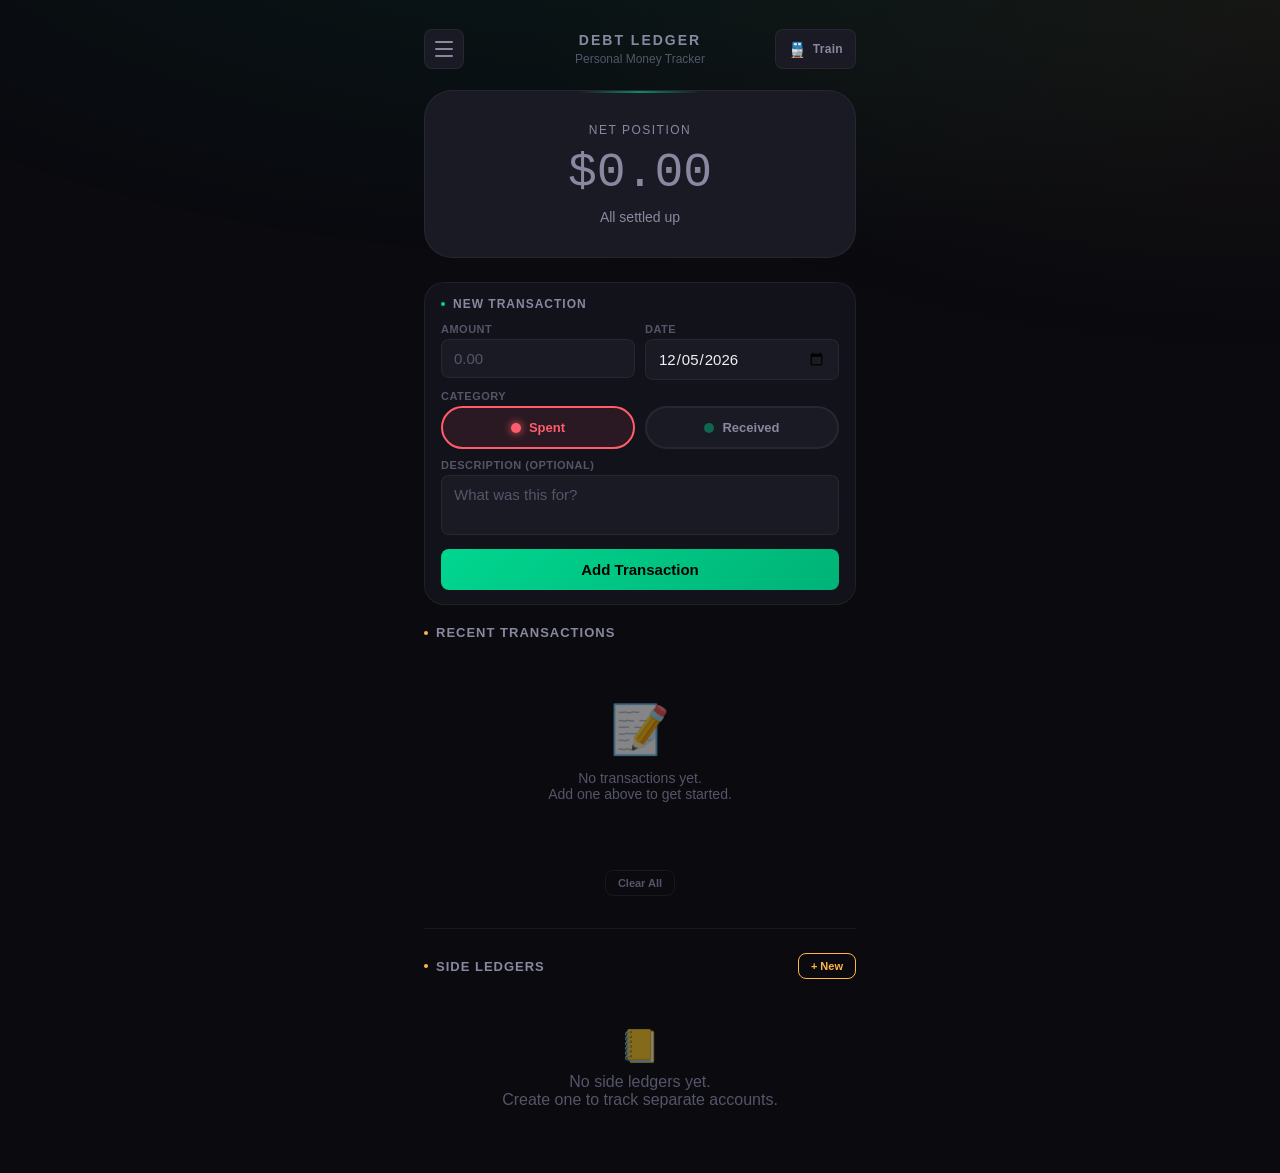
==== index.html @ 9a3255e6 "added a button that redirect to the book ticket website we made" ====
<!DOCTYPE html>
<html lang="en">

<head>
    <meta charset="UTF-8">
    <meta name="viewport" content="width=device-width, initial-scale=1.0, user-scalable=no">
    <meta name="apple-mobile-web-app-capable" content="yes">
    <meta name="apple-mobile-web-app-status-bar-style" content="black-translucent">
    <meta name="theme-color" content="#0a0a0f">
    <meta name="description" content="Track money exchanges and debts">
    <link rel="manifest"
        href="[data-uri]">
    <title>Debt Ledger</title>
    <style>
        :root {
            --bg-primary: #0a0a0f;
            --bg-secondary: #12121a;
            --bg-card: #1a1a24;
            --bg-elevated: #222230;
            --text-primary: #f0f0f5;
            --text-secondary: #8888a0;
            --text-muted: #55556a;
            --accent-green: #00d68f;
            --accent-green-glow: rgba(0, 214, 143, 0.2);
            --accent-red: #ff5c6c;
            --accent-red-glow: rgba(255, 92, 108, 0.2);
            --accent-amber: #ffb547;
            --border-subtle: rgba(255, 255, 255, 0.06);
            --border-active: rgba(255, 255, 255, 0.12);
            --radius-sm: 8px;
            --radius-md: 12px;
            --radius-lg: 20px;
            --radius-xl: 28px;
            --shadow-glow: 0 0 60px rgba(0, 214, 143, 0.08);
        }

        * {
            margin: 0;
            padding: 0;
            box-sizing: border-box;
            -webkit-tap-highlight-color: transparent;
        }

        html,
        body {
            font-family: -apple-system, BlinkMacSystemFont, 'Segoe UI', Roboto, 'Helvetica Neue', Arial, sans-serif;
            background: var(--bg-primary);
            color: var(--text-primary);
            min-height: 100vh;
            overflow-x: hidden;
        }

        body {
            padding-bottom: env(safe-area-inset-bottom);
        }

        /* Background Pattern */
        body::before {
            content: '';
            position: fixed;
            top: 0;
            left: 0;
            right: 0;
            bottom: 0;
            background:
                radial-gradient(ellipse 80% 50% at 50% -20%, rgba(0, 214, 143, 0.08), transparent),
                radial-gradient(ellipse 60% 40% at 100% 0%, rgba(255, 181, 71, 0.05), transparent);
            pointer-events: none;
            z-index: 0;
        }

        .app-container {
            position: relative;
            z-index: 1;
            max-width: 480px;
            margin: 0 auto;
            padding: 20px 16px;
            min-height: 100vh;
        }

        /* Header */
        .header {
            display: flex;
            align-items: center;
            justify-content: center;
            margin-bottom: 24px;
            animation: fadeDown 0.6s ease-out;
            position: relative;
        }

        @keyframes fadeDown {
            from {
                opacity: 0;
                transform: translateY(-20px);
            }

            to {
                opacity: 1;
                transform: translateY(0);
            }
        }

        .header-content {
            text-align: center;
        }

        .header h1 {
            font-size: 14px;
            font-weight: 600;
            letter-spacing: 2px;
            text-transform: uppercase;
            color: var(--text-secondary);
            margin-bottom: 4px;
        }

        .header .subtitle {
            font-size: 12px;
            color: var(--text-muted);
        }

        /* Hamburger Menu Button */
        .menu-btn {
            position: absolute;
            left: 0;
            background: var(--bg-card);
            border: 1px solid var(--border-subtle);
            border-radius: var(--radius-sm);
            width: 40px;
            height: 40px;
            display: flex;
            flex-direction: column;
            align-items: center;
            justify-content: center;
            gap: 5px;
            cursor: pointer;
            transition: all 0.2s ease;
        }

        .menu-btn:hover {
            border-color: var(--accent-amber);
            background: var(--bg-elevated);
        }

        .menu-btn span {
            display: block;
            width: 18px;
            height: 2px;
            background: var(--text-secondary);
            border-radius: 1px;
            transition: all 0.2s ease;
        }

        .menu-btn:hover span {
            background: var(--accent-amber);
        }

        /* Train Ticket Button */
        .train-btn {
            position: absolute;
            right: 0;
            background: var(--bg-card);
            border: 1px solid var(--border-subtle);
            border-radius: var(--radius-sm);
            height: 40px;
            padding: 0 12px;
            display: flex;
            align-items: center;
            justify-content: center;
            gap: 6px;
            cursor: pointer;
            transition: all 0.2s ease;
            text-decoration: none;
            font-family: inherit;
            font-size: 12px;
            font-weight: 600;
            color: var(--text-secondary);
            letter-spacing: 0.3px;
            white-space: nowrap;
        }

        .train-btn:hover {
            border-color: var(--accent-amber);
            background: rgba(255, 181, 71, 0.1);
            color: var(--accent-amber);
            box-shadow: 0 0 16px rgba(255, 181, 71, 0.15);
            transform: translateY(-1px);
        }

        .train-btn:active {
            transform: translateY(0);
        }

        .train-btn-icon {
            font-size: 15px;
            line-height: 1;
        }

        /* Side Drawer */
        .drawer-overlay {
            position: fixed;
            inset: 0;
            background: rgba(0, 0, 0, 0.6);
            backdrop-filter: blur(4px);
            z-index: 200;
            opacity: 0;
            visibility: hidden;
            transition: all 0.3s ease;
        }

        .drawer-overlay.active {
            opacity: 1;
            visibility: visible;
        }

        .drawer {
            position: fixed;
            top: 0;
            left: 0;
            bottom: 0;
            width: 280px;
            max-width: 85vw;
            background: var(--bg-secondary);
            z-index: 201;
            transform: translateX(-100%);
            transition: transform 0.3s ease;
            display: flex;
            flex-direction: column;
            overflow: hidden;
        }

        .drawer-overlay.active .drawer {
            transform: translateX(0);
        }

        .drawer-header {
            padding: 20px;
            border-bottom: 1px solid var(--border-subtle);
            display: flex;
            align-items: center;
            justify-content: space-between;
        }

        .drawer-title {
            font-size: 16px;
            font-weight: 600;
            color: var(--text-primary);
        }

        .drawer-close {
            background: var(--bg-elevated);
            border: none;
            width: 32px;
            height: 32px;
            border-radius: 50%;
            display: flex;
            align-items: center;
            justify-content: center;
            cursor: pointer;
            color: var(--text-secondary);
            font-size: 18px;
            transition: all 0.2s ease;
        }

        .drawer-close:hover {
            background: var(--bg-card);
            color: var(--text-primary);
        }

        .drawer-content {
            flex: 1;
            overflow-y: auto;
            padding: 12px;
        }

        .drawer-section {
            margin-bottom: 16px;
        }

        .drawer-section-title {
            font-size: 10px;
            font-weight: 600;
            color: var(--text-muted);
            text-transform: uppercase;
            letter-spacing: 1px;
            padding: 8px 12px;
        }

        .drawer-item {
            display: flex;
            align-items: center;
            gap: 12px;
            padding: 14px 12px;
            background: transparent;
            border: none;
            border-radius: var(--radius-sm);
            width: 100%;
            text-align: left;
            cursor: pointer;
            transition: all 0.2s ease;
            font-family: inherit;
        }

        .drawer-item:hover {
            background: var(--bg-card);
        }

        .drawer-item-icon {
            width: 36px;
            height: 36px;
            background: var(--bg-card);
            border-radius: var(--radius-sm);
            display: flex;
            align-items: center;
            justify-content: center;
            font-size: 16px;
            flex-shrink: 0;
        }

        .drawer-item.main-ledger .drawer-item-icon {
            background: rgba(0, 214, 143, 0.15);
        }

        .drawer-item-info {
            flex: 1;
            min-width: 0;
        }

        .drawer-item-name {
            font-size: 14px;
            font-weight: 500;
            color: var(--text-primary);
            white-space: nowrap;
            overflow: hidden;
            text-overflow: ellipsis;
        }

        .drawer-item-balance {
            font-family: 'SF Mono', 'Menlo', 'Monaco', 'Consolas', monospace;
            font-size: 12px;
            margin-top: 2px;
        }

        .drawer-item-balance.positive {
            color: var(--accent-green);
        }

        .drawer-item-balance.negative {
            color: var(--accent-red);
        }

        .drawer-item-balance.neutral {
            color: var(--text-muted);
        }

        .drawer-item.main-ledger .drawer-item-name {
            color: var(--accent-green);
        }

        .drawer-create-btn {
            display: flex;
            align-items: center;
            justify-content: center;
            gap: 8px;
            padding: 12px;
            background: transparent;
            border: 1px dashed var(--border-active);
            border-radius: var(--radius-sm);
            width: 100%;
            cursor: pointer;
            transition: all 0.2s ease;
            font-family: inherit;
            font-size: 13px;
            font-weight: 500;
            color: var(--text-secondary);
            margin-top: 8px;
        }

        .drawer-create-btn:hover {
            border-color: var(--accent-amber);
            color: var(--accent-amber);
            background: rgba(255, 181, 71, 0.1);
        }

        /* Dashboard Card */
        .dashboard {
            background: var(--bg-card);
            border: 1px solid var(--border-subtle);
            border-radius: var(--radius-xl);
            padding: 32px 24px;
            text-align: center;
            margin-bottom: 24px;
            position: relative;
            overflow: hidden;
            animation: fadeUp 0.6s ease-out 0.1s both;
        }

        @keyframes fadeUp {
            from {
                opacity: 0;
                transform: translateY(20px);
            }

            to {
                opacity: 1;
                transform: translateY(0);
            }
        }

        .dashboard::before {
            content: '';
            position: absolute;
            top: 0;
            left: 50%;
            transform: translateX(-50%);
            width: 120px;
            height: 2px;
            background: linear-gradient(90deg, transparent, var(--accent-green), transparent);
            opacity: 0.6;
        }

        .dashboard.negative::before {
            background: linear-gradient(90deg, transparent, var(--accent-red), transparent);
        }

        .position-label {
            font-size: 12px;
            font-weight: 500;
            color: var(--text-secondary);
            text-transform: uppercase;
            letter-spacing: 1.5px;
            margin-bottom: 12px;
        }

        .position-amount {
            font-family: 'SF Mono', 'Menlo', 'Monaco', 'Consolas', 'Liberation Mono', 'Courier New', monospace;
            font-size: 48px;
            font-weight: 500;
            line-height: 1;
            margin-bottom: 12px;
            transition: color 0.3s ease;
        }

        .dashboard.positive .position-amount {
            color: var(--accent-green);
            text-shadow: 0 0 40px var(--accent-green-glow);
        }

        .dashboard.negative .position-amount {
            color: var(--accent-red);
            text-shadow: 0 0 40px var(--accent-red-glow);
        }

        .dashboard.neutral .position-amount {
            color: var(--text-secondary);
        }

        .position-description {
            font-size: 14px;
            color: var(--text-secondary);
            font-weight: 500;
        }

        .position-description strong {
            color: var(--text-primary);
        }

        /* Form Section */
        .form-section {
            background: var(--bg-secondary);
            border: 1px solid var(--border-subtle);
            border-radius: var(--radius-lg);
            padding: 14px 16px;
            margin-bottom: 20px;
            animation: fadeUp 0.6s ease-out 0.2s both;
            overflow: hidden;
            width: 100%;
        }

        .form-title {
            font-size: 12px;
            font-weight: 600;
            color: var(--text-secondary);
            text-transform: uppercase;
            letter-spacing: 1px;
            margin-bottom: 12px;
            display: flex;
            align-items: center;
            gap: 8px;
        }

        .form-title::before {
            content: '';
            width: 4px;
            height: 4px;
            background: var(--accent-green);
            border-radius: 50%;
        }

        .form-grid {
            display: grid;
            gap: 10px;
        }

        .form-row {
            display: grid;
            grid-template-columns: 1fr 1fr;
            gap: 10px;
        }

        .form-group {
            display: flex;
            flex-direction: column;
            gap: 4px;
            min-width: 0;
        }

        .form-group.full-width {
            grid-column: 1 / -1;
        }

        .form-group label {
            font-size: 11px;
            font-weight: 600;
            color: var(--text-muted);
            text-transform: uppercase;
            letter-spacing: 0.5px;
        }

        .form-group input,
        .form-group select,
        .form-group textarea {
            background: var(--bg-card);
            border: 1px solid var(--border-subtle);
            border-radius: var(--radius-sm);
            padding: 10px 12px;
            font-size: 15px;
            font-family: inherit;
            color: var(--text-primary);
            transition: all 0.2s ease;
            -webkit-appearance: none;
            appearance: none;
            width: 100%;
            max-width: 100%;
            min-width: 0;
            box-sizing: border-box;
        }

        .form-group input:focus,
        .form-group select:focus,
        .form-group textarea:focus {
            outline: none;
            border-color: var(--accent-green);
            box-shadow: 0 0 0 3px var(--accent-green-glow);
        }

        .form-group input::placeholder,
        .form-group textarea::placeholder {
            color: var(--text-muted);
        }

        .form-group select {
            background-image: url("data:image/svg+xml,%3Csvg xmlns='http://www.w3.org/2000/svg' width='16' height='16' viewBox='0 0 24 24' fill='none' stroke='%238888a0' stroke-width='2'%3E%3Cpath d='M6 9l6 6 6-6'/%3E%3C/svg%3E");
            background-repeat: no-repeat;
            background-position: right 10px center;
            padding-right: 36px;
            cursor: pointer;
        }

        .form-group textarea {
            resize: none;
            min-height: 60px;
            word-wrap: break-word;
            overflow-wrap: break-word;
            position: relative;
        }

        /* Remove number input spinners */
        input[type="number"]::-webkit-inner-spin-button,
        input[type="number"]::-webkit-outer-spin-button {
            -webkit-appearance: none;
            appearance: none;
            margin: 0;
        }

        input[type="number"] {
            -moz-appearance: textfield;
            appearance: textfield;
        }

        /* Category Toggle Buttons */
        .category-toggle {
            display: flex;
            gap: 10px;
        }

        .category-btn {
            flex: 1;
            display: flex;
            align-items: center;
            justify-content: center;
            gap: 8px;
            padding: 12px 16px;
            background: var(--bg-card);
            border: 2px solid var(--border-subtle);
            border-radius: 50px;
            cursor: pointer;
            transition: all 0.2s ease;
            font-family: inherit;
            font-size: 13px;
            font-weight: 600;
            color: var(--text-secondary);
        }

        .category-btn:hover {
            border-color: var(--border-active);
        }

        .category-btn .dot {
            width: 10px;
            height: 10px;
            border-radius: 50%;
            background: var(--text-muted);
            transition: all 0.2s ease;
        }

        .category-btn.received .dot {
            background: var(--accent-green);
            opacity: 0.4;
        }

        .category-btn.spent .dot {
            background: var(--accent-red);
            opacity: 0.4;
        }

        .category-btn.received.active {
            border-color: var(--accent-green);
            background: rgba(0, 214, 143, 0.1);
            color: var(--accent-green);
        }

        .category-btn.received.active .dot {
            opacity: 1;
            box-shadow: 0 0 8px var(--accent-green);
        }

        .category-btn.spent.active {
            border-color: var(--accent-red);
            background: rgba(255, 92, 108, 0.1);
            color: var(--accent-red);
        }

        .category-btn.spent.active .dot {
            opacity: 1;
            box-shadow: 0 0 8px var(--accent-red);
        }

        /* Description Recommendations */
        .recommendations-container {
            display: none;
            flex-direction: column;
            gap: 8px;
            margin-top: 6px;
        }

        .recommendations-container.show {
            display: flex;
        }

        .recommendations-label {
            font-size: 10px;
            font-weight: 600;
            color: var(--text-muted);
            text-transform: uppercase;
            letter-spacing: 0.5px;
        }

        .recommendations-list {
            display: flex;
            flex-wrap: wrap;
            gap: 6px;
        }

        .recommendation-chip {
            background: var(--bg-elevated);
            border: 1px solid var(--border-subtle);
            border-radius: 20px;
            padding: 6px 12px;
            font-size: 12px;
            font-family: inherit;
            color: var(--text-secondary);
            cursor: pointer;
            transition: all 0.2s ease;
            max-width: 140px;
            white-space: nowrap;
            overflow: hidden;
            text-overflow: ellipsis;
        }

        .recommendation-chip:hover {
            background: var(--bg-card);
            border-color: var(--accent-green);
            color: var(--text-primary);
        }

        .recommendation-chip:active {
            transform: scale(0.95);
        }

        .recommendation-chip.pinned {
            border-color: var(--accent-amber);
            color: var(--accent-amber);
        }

        .recommendation-chip.pinned::before {
            content: '📌 ';
            font-size: 10px;
        }

        .recommendation-chip.pinning {
            outline: 2px solid var(--accent-amber);
            outline-offset: 2px;
        }

        .submit-btn {
            width: 100%;
            max-width: 100%;
            background: linear-gradient(135deg, var(--accent-green), #00b377);
            border: none;
            border-radius: var(--radius-sm);
            padding: 12px;
            font-size: 15px;
            font-weight: 600;
            font-family: inherit;
            color: #000;
            cursor: pointer;
            transition: all 0.2s ease;
            margin-top: 4px;
            box-sizing: border-box;
        }

        .submit-btn:hover {
            transform: translateY(-2px);
            box-shadow: 0 8px 24px var(--accent-green-glow);
        }

        .submit-btn:active {
            transform: translateY(0);
        }

        /* Transaction History */
        .history-section {
            animation: fadeUp 0.6s ease-out 0.3s both;
        }

        .section-header {
            display: flex;
            justify-content: space-between;
            align-items: center;
            margin-bottom: 14px;
            flex-wrap: wrap;
            gap: 10px;
        }

        .section-header:has(.copy-controls) {
            justify-content: center;
        }

        .section-title {
            font-size: 13px;
            font-weight: 600;
            color: var(--text-secondary);
            text-transform: uppercase;
            letter-spacing: 1px;
            display: flex;
            align-items: center;
            gap: 8px;
        }

        .section-title::before {
            content: '';
            width: 4px;
            height: 4px;
            background: var(--accent-amber);
            border-radius: 50%;
        }

        .clear-btn {
            background: transparent;
            border: 1px solid var(--border-subtle);
            border-radius: var(--radius-sm);
            padding: 6px 12px;
            font-size: 11px;
            font-weight: 600;
            font-family: inherit;
            color: var(--text-muted);
            cursor: pointer;
            transition: all 0.2s ease;
        }

        .clear-btn:hover {
            border-color: var(--accent-red);
            color: var(--accent-red);
        }

        .copy-controls {
            display: flex;
            gap: 6px;
            align-items: center;
            flex-wrap: wrap;
        }

        .copy-input {
            background: var(--bg-card);
            border: 1px solid var(--border-subtle);
            border-radius: var(--radius-sm);
            padding: 6px 8px;
            font-size: 11px;
            font-weight: 600;
            font-family: inherit;
            color: var(--text-primary);
            width: 40px;
            text-align: center;
        }

        .copy-input:focus {
            outline: none;
            border-color: var(--accent-green);
        }

        .copy-btn {
            background: transparent;
            border: 1px solid var(--border-subtle);
            border-radius: var(--radius-sm);
            padding: 6px 12px;
            font-size: 11px;
            font-weight: 600;
            font-family: inherit;
            color: var(--text-muted);
            cursor: pointer;
            transition: all 0.2s ease;
            white-space: nowrap;
        }

        .copy-btn:hover {
            border-color: var(--accent-green);
            color: var(--accent-green);
        }

        .view-all-btn {
            background: transparent;
            border: 1px solid var(--border-subtle);
            border-radius: var(--radius-sm);
            padding: 6px 12px;
            font-size: 11px;
            font-weight: 600;
            font-family: inherit;
            color: var(--text-muted);
            cursor: pointer;
            transition: all 0.2s ease;
            white-space: nowrap;
        }

        .view-all-btn:hover {
            border-color: var(--accent-amber);
            color: var(--accent-amber);
        }

        /* All Transactions Page */
        .all-transactions-page {
            display: none;
            position: fixed;
            inset: 0;
            background: var(--bg-primary);
            z-index: 50;
            overflow-y: auto;
            padding-bottom: env(safe-area-inset-bottom);
        }

        .all-transactions-page.active {
            display: block;
        }

        .all-transactions-header {
            position: sticky;
            top: 0;
            background: var(--bg-primary);
            border-bottom: 1px solid var(--border-subtle);
            padding: 16px;
            display: flex;
            align-items: center;
            gap: 12px;
            z-index: 10;
        }

        .back-btn {
            background: var(--bg-card);
            border: 1px solid var(--border-subtle);
            border-radius: 50%;
            width: 36px;
            height: 36px;
            display: flex;
            align-items: center;
            justify-content: center;
            cursor: pointer;
            transition: all 0.2s ease;
            font-size: 20px;
            color: var(--text-primary);
        }

        .back-btn:hover {
            border-color: var(--border-active);
            background: var(--bg-elevated);
        }

        .all-transactions-title {
            font-size: 18px;
            font-weight: 600;
            color: var(--text-primary);
            flex: 1;
        }

        .transaction-count {
            font-size: 14px;
            color: var(--text-secondary);
            background: var(--bg-card);
            padding: 4px 12px;
            border-radius: 20px;
        }

        .all-transactions-content {
            max-width: 480px;
            margin: 0 auto;
            padding: 20px 16px;
        }

        .all-transactions-list {
            display: flex;
            flex-direction: column;
            gap: 10px;
        }

        .transactions-list {
            display: flex;
            flex-direction: column;
            gap: 10px;
        }

        .empty-state {
            text-align: center;
            padding: 48px 24px;
            color: var(--text-muted);
        }

        .empty-state-icon {
            font-size: 48px;
            margin-bottom: 12px;
            opacity: 0.5;
        }

        .empty-state p {
            font-size: 14px;
        }

        /* Receipt Card */
        .receipt {
            background: var(--bg-card);
            border: 1px solid var(--border-subtle);
            border-radius: var(--radius-md);
            padding: 16px;
            cursor: pointer;
            transition: all 0.2s ease;
            position: relative;
            overflow: hidden;
        }

        .receipt::before {
            content: '';
            position: absolute;
            left: 0;
            top: 0;
            bottom: 0;
            width: 3px;
        }

        .receipt.type-received::before {
            background: var(--accent-green);
        }

        .receipt.type-spent-his::before {
            background: var(--accent-red);
        }

        .receipt:hover {
            border-color: var(--border-active);
            transform: translateX(4px);
        }

        .receipt:active {
            background: var(--bg-elevated);
        }

        .receipt-header {
            display: flex;
            justify-content: space-between;
            align-items: flex-start;
            margin-bottom: 8px;
        }

        .receipt-type {
            font-size: 11px;
            font-weight: 600;
            text-transform: uppercase;
            letter-spacing: 0.5px;
            padding: 4px 8px;
            border-radius: 4px;
        }

        .receipt.type-received .receipt-type {
            background: var(--accent-green-glow);
            color: var(--accent-green);
        }

        .receipt.type-spent-his .receipt-type {
            background: var(--accent-red-glow);
            color: var(--accent-red);
        }

        .receipt-amount {
            font-family: 'SF Mono', 'Menlo', 'Monaco', 'Consolas', 'Liberation Mono', 'Courier New', monospace;
            font-size: 20px;
            font-weight: 500;
        }

        .receipt.type-received .receipt-amount {
            color: var(--accent-green);
        }

        .receipt.type-spent-his .receipt-amount {
            color: var(--accent-red);
        }

        .receipt-date {
            font-size: 12px;
            color: var(--text-muted);
        }

        .receipt-desc {
            font-size: 13px;
            color: var(--text-secondary);
            margin-top: 4px;
            white-space: nowrap;
            overflow: hidden;
            text-overflow: ellipsis;
        }

        /* Modal */
        .modal-overlay {
            position: fixed;
            inset: 0;
            background: rgba(0, 0, 0, 0.8);
            backdrop-filter: blur(8px);
            z-index: 100;
            display: flex;
            align-items: flex-end;
            justify-content: center;
            opacity: 0;
            visibility: hidden;
            transition: all 0.3s ease;
        }

        .modal-overlay.active {
            opacity: 1;
            visibility: visible;
        }

        .modal {
            background: var(--bg-secondary);
            border-radius: var(--radius-xl) var(--radius-xl) 0 0;
            width: 100%;
            max-width: 480px;
            max-height: 85vh;
            overflow-y: auto;
            transform: translateY(100%);
            transition: transform 0.3s ease;
        }

        .modal-overlay.active .modal {
            transform: translateY(0);
        }

        .modal-handle {
            width: 40px;
            height: 4px;
            background: var(--text-muted);
            border-radius: 2px;
            margin: 12px auto;
            opacity: 0.5;
        }

        .modal-content {
            padding: 8px 24px 32px;
        }

        .modal-header {
            display: flex;
            justify-content: space-between;
            align-items: center;
            margin-bottom: 24px;
        }

        .modal-title {
            font-size: 18px;
            font-weight: 600;
        }

        .modal-close {
            background: var(--bg-elevated);
            border: none;
            width: 36px;
            height: 36px;
            border-radius: 50%;
            display: flex;
            align-items: center;
            justify-content: center;
            cursor: pointer;
            color: var(--text-secondary);
            font-size: 20px;
            transition: all 0.2s ease;
        }

        .modal-close:hover {
            background: var(--bg-card);
            color: var(--text-primary);
        }

        .detail-row {
            display: flex;
            justify-content: space-between;
            padding: 16px 0;
            border-bottom: 1px solid var(--border-subtle);
        }

        .detail-row:last-child {
            border-bottom: none;
        }

        .detail-label {
            font-size: 13px;
            color: var(--text-muted);
        }

        .detail-value {
            font-size: 14px;
            font-weight: 500;
            text-align: right;
        }

        .detail-value.amount {
            font-family: 'SF Mono', 'Menlo', 'Monaco', 'Consolas', 'Liberation Mono', 'Courier New', monospace;
            font-size: 18px;
        }

        .detail-value.green {
            color: var(--accent-green);
        }

        .detail-value.red {
            color: var(--accent-red);
        }

        .detail-value.description {
            max-width: 60%;
            word-wrap: break-word;
        }

        .modal-actions {
            display: flex;
            gap: 10px;
            margin-top: 24px;
        }

        .edit-btn {
            flex: 1;
            background: transparent;
            border: 1px solid var(--accent-amber);
            border-radius: var(--radius-md);
            padding: 16px;
            font-size: 14px;
            font-weight: 600;
            font-family: inherit;
            color: var(--accent-amber);
            cursor: pointer;
            transition: all 0.2s ease;
        }

        .edit-btn:hover {
            background: var(--accent-amber);
            color: #000;
        }

        .delete-btn {
            flex: 1;
            background: transparent;
            border: 1px solid var(--accent-red);
            border-radius: var(--radius-md);
            padding: 16px;
            font-size: 14px;
            font-weight: 600;
            font-family: inherit;
            color: var(--accent-red);
            cursor: pointer;
            transition: all 0.2s ease;
        }

        .delete-btn:hover {
            background: var(--accent-red);
            color: #000;
        }

        /* Edit Form inside Modal */
        .modal-edit-form {
            display: flex;
            flex-direction: column;
            gap: 12px;
        }

        .modal-edit-form .form-group {
            display: flex;
            flex-direction: column;
            gap: 4px;
        }

        .modal-edit-form .form-group label {
            font-size: 11px;
            font-weight: 600;
            color: var(--text-muted);
            text-transform: uppercase;
            letter-spacing: 0.5px;
        }

        .modal-edit-form .form-group input,
        .modal-edit-form .form-group textarea {
            background: var(--bg-card);
            border: 1px solid var(--border-subtle);
            border-radius: var(--radius-sm);
            padding: 10px 12px;
            font-size: 15px;
            font-family: inherit;
            color: var(--text-primary);
            transition: all 0.2s ease;
            width: 100%;
        }

        .modal-edit-form .form-group input:focus,
        .modal-edit-form .form-group textarea:focus {
            outline: none;
            border-color: var(--accent-amber);
            box-shadow: 0 0 0 3px rgba(255, 181, 71, 0.2);
        }

        .modal-edit-form .form-group textarea {
            resize: none;
            min-height: 60px;
        }

        .modal-edit-form .form-row {
            display: grid;
            grid-template-columns: 1fr 1fr;
            gap: 10px;
        }

        .modal-edit-form .category-toggle {
            display: flex;
            gap: 10px;
        }

        .modal-edit-actions {
            display: flex;
            gap: 10px;
            margin-top: 8px;
        }

        .modal-edit-cancel {
            flex: 1;
            background: transparent;
            border: 1px solid var(--border-subtle);
            border-radius: var(--radius-md);
            padding: 14px;
            font-size: 14px;
            font-weight: 600;
            font-family: inherit;
            color: var(--text-secondary);
            cursor: pointer;
            transition: all 0.2s ease;
        }

        .modal-edit-cancel:hover {
            border-color: var(--border-active);
            color: var(--text-primary);
        }

        .modal-edit-save {
            flex: 1;
            background: linear-gradient(135deg, var(--accent-amber), #e5a33f);
            border: none;
            border-radius: var(--radius-md);
            padding: 14px;
            font-size: 14px;
            font-weight: 600;
            font-family: inherit;
            color: #000;
            cursor: pointer;
            transition: all 0.2s ease;
        }

        .modal-edit-save:hover {
            transform: translateY(-2px);
            box-shadow: 0 8px 24px rgba(255, 181, 71, 0.2);
        }

        /* Toast Notification */
        .toast {
            position: fixed;
            bottom: 100px;
            left: 50%;
            transform: translateX(-50%) translateY(20px);
            background: var(--bg-elevated);
            border: 1px solid var(--border-active);
            border-radius: var(--radius-md);
            padding: 14px 24px;
            font-size: 14px;
            font-weight: 500;
            color: var(--text-primary);
            z-index: 200;
            opacity: 0;
            visibility: hidden;
            transition: all 0.3s ease;
        }

        .toast.show {
            opacity: 1;
            visibility: visible;
            transform: translateX(-50%) translateY(0);
        }

        /* Animations for new receipts */
        @keyframes slideIn {
            from {
                opacity: 0;
                transform: translateX(-20px);
            }

            to {
                opacity: 1;
                transform: translateX(0);
            }
        }

        .receipt.new {
            animation: slideIn 0.4s ease-out;
        }

        /* Responsive adjustments */
        @media (max-width: 380px) {
            .position-amount {
                font-size: 40px;
            }

            .form-row {
                grid-template-columns: 1fr;
            }

            .section-header {
                flex-direction: column;
                align-items: flex-start;
            }

            .section-title {
                width: 100%;
            }

            .copy-controls {
                justify-content: center;
            }

            .view-all-btn {
                margin-left: auto;
            }
        }

        @media (min-width: 481px) {
            .app-container {
                padding: 32px 24px;
            }
        }

        /* Side Ledgers Section */
        .side-ledgers-section {
            margin-top: 32px;
            padding-top: 24px;
            border-top: 1px solid var(--border-subtle);
            animation: fadeUp 0.6s ease-out 0.4s both;
        }

        .side-ledgers-header {
            display: flex;
            justify-content: space-between;
            align-items: center;
            margin-bottom: 16px;
        }

        .create-ledger-btn {
            background: transparent;
            border: 1px solid var(--accent-amber);
            border-radius: var(--radius-sm);
            padding: 6px 12px;
            font-size: 11px;
            font-weight: 600;
            font-family: inherit;
            color: var(--accent-amber);
            cursor: pointer;
            transition: all 0.2s ease;
            display: flex;
            align-items: center;
            gap: 4px;
        }

        .create-ledger-btn:hover {
            background: var(--accent-amber);
            color: #000;
        }

        .side-ledgers-list {
            display: flex;
            flex-direction: column;
            gap: 10px;
        }

        .side-ledger-card {
            background: var(--bg-card);
            border: 1px solid var(--border-subtle);
            border-radius: var(--radius-md);
            padding: 16px;
            cursor: pointer;
            transition: all 0.2s ease;
            position: relative;
            overflow: hidden;
        }

        .side-ledger-card::before {
            content: '';
            position: absolute;
            left: 0;
            top: 0;
            bottom: 0;
            width: 3px;
            background: var(--accent-amber);
        }

        .side-ledger-card:hover {
            border-color: var(--border-active);
            transform: translateX(4px);
        }

        .side-ledger-card-header {
            display: flex;
            justify-content: space-between;
            align-items: flex-start;
        }

        .side-ledger-name {
            font-size: 15px;
            font-weight: 600;
            color: var(--text-primary);
            margin-bottom: 4px;
        }

        .side-ledger-balance {
            font-family: 'SF Mono', 'Menlo', 'Monaco', 'Consolas', 'Liberation Mono', 'Courier New', monospace;
            font-size: 18px;
            font-weight: 500;
        }

        .side-ledger-balance.positive {
            color: var(--accent-green);
        }

        .side-ledger-balance.negative {
            color: var(--accent-red);
        }

        .side-ledger-balance.neutral {
            color: var(--text-secondary);
        }

        .side-ledger-meta {
            font-size: 12px;
            color: var(--text-muted);
        }

        .side-ledgers-empty {
            text-align: center;
            padding: 32px 24px;
            color: var(--text-muted);
        }

        .side-ledgers-empty-icon {
            font-size: 32px;
            margin-bottom: 8px;
            opacity: 0.5;
        }

        /* Side Ledger Page */
        .side-ledger-page {
            display: none;
            position: fixed;
            inset: 0;
            background: var(--bg-primary);
            z-index: 50;
            overflow-y: auto;
            padding-bottom: env(safe-area-inset-bottom);
        }

        .side-ledger-page.active {
            display: block;
        }

        .side-ledger-page-header {
            position: sticky;
            top: 0;
            background: var(--bg-primary);
            border-bottom: 1px solid var(--border-subtle);
            padding: 16px;
            display: flex;
            align-items: center;
            gap: 12px;
            z-index: 10;
        }

        .side-ledger-page-title {
            font-size: 18px;
            font-weight: 600;
            color: var(--text-primary);
            flex: 1;
            white-space: nowrap;
            overflow: hidden;
            text-overflow: ellipsis;
        }

        .side-ledger-delete-btn {
            background: transparent;
            border: 1px solid var(--accent-red);
            border-radius: var(--radius-sm);
            padding: 6px 10px;
            font-size: 11px;
            font-weight: 600;
            font-family: inherit;
            color: var(--accent-red);
            cursor: pointer;
            transition: all 0.2s ease;
        }

        .side-ledger-delete-btn:hover {
            background: var(--accent-red);
            color: #000;
        }

        .side-ledger-page-content {
            max-width: 480px;
            margin: 0 auto;
            padding: 20px 16px;
        }

        .side-ledger-dashboard {
            background: var(--bg-card);
            border: 1px solid var(--border-subtle);
            border-radius: var(--radius-xl);
            padding: 24px 20px;
            text-align: center;
            margin-bottom: 20px;
            position: relative;
            overflow: hidden;
        }

        .side-ledger-dashboard::before {
            content: '';
            position: absolute;
            top: 0;
            left: 50%;
            transform: translateX(-50%);
            width: 80px;
            height: 2px;
            background: linear-gradient(90deg, transparent, var(--accent-amber), transparent);
            opacity: 0.6;
        }

        .side-ledger-dashboard.positive::before {
            background: linear-gradient(90deg, transparent, var(--accent-green), transparent);
        }

        .side-ledger-dashboard.negative::before {
            background: linear-gradient(90deg, transparent, var(--accent-red), transparent);
        }

        .side-ledger-position-amount {
            font-family: 'SF Mono', 'Menlo', 'Monaco', 'Consolas', 'Liberation Mono', 'Courier New', monospace;
            font-size: 36px;
            font-weight: 500;
            line-height: 1;
            margin-bottom: 8px;
        }

        .side-ledger-dashboard.positive .side-ledger-position-amount {
            color: var(--accent-green);
        }

        .side-ledger-dashboard.negative .side-ledger-position-amount {
            color: var(--accent-red);
        }

        .side-ledger-dashboard.neutral .side-ledger-position-amount {
            color: var(--text-secondary);
        }

        /* Create Ledger Modal */
        .create-ledger-modal {
            position: fixed;
            inset: 0;
            background: rgba(0, 0, 0, 0.8);
            backdrop-filter: blur(8px);
            z-index: 100;
            display: flex;
            align-items: center;
            justify-content: center;
            padding: 20px;
            opacity: 0;
            visibility: hidden;
            transition: all 0.3s ease;
        }

        .create-ledger-modal.active {
            opacity: 1;
            visibility: visible;
        }

        .create-ledger-modal-content {
            background: var(--bg-secondary);
            border-radius: var(--radius-lg);
            padding: 24px;
            width: 100%;
            max-width: 360px;
            transform: scale(0.9);
            transition: transform 0.3s ease;
        }

        .create-ledger-modal.active .create-ledger-modal-content {
            transform: scale(1);
        }

        .create-ledger-modal-title {
            font-size: 18px;
            font-weight: 600;
            margin-bottom: 20px;
            text-align: center;
        }

        .create-ledger-input {
            background: var(--bg-card);
            border: 1px solid var(--border-subtle);
            border-radius: var(--radius-sm);
            padding: 12px 14px;
            font-size: 15px;
            font-family: inherit;
            color: var(--text-primary);
            width: 100%;
            margin-bottom: 16px;
            transition: all 0.2s ease;
        }

        .create-ledger-input:focus {
            outline: none;
            border-color: var(--accent-amber);
            box-shadow: 0 0 0 3px rgba(255, 181, 71, 0.2);
        }

        .create-ledger-input::placeholder {
            color: var(--text-muted);
        }

        .create-ledger-actions {
            display: flex;
            gap: 10px;
        }

        .create-ledger-cancel {
            flex: 1;
            background: transparent;
            border: 1px solid var(--border-subtle);
            border-radius: var(--radius-sm);
            padding: 12px;
            font-size: 14px;
            font-weight: 600;
            font-family: inherit;
            color: var(--text-secondary);
            cursor: pointer;
            transition: all 0.2s ease;
        }

        .create-ledger-cancel:hover {
            border-color: var(--border-active);
            color: var(--text-primary);
        }

        .create-ledger-submit {
            flex: 1;
            background: linear-gradient(135deg, var(--accent-amber), #e5a33f);
            border: none;
            border-radius: var(--radius-sm);
            padding: 12px;
            font-size: 14px;
            font-weight: 600;
            font-family: inherit;
            color: #000;
            cursor: pointer;
            transition: all 0.2s ease;
        }

        .create-ledger-submit:hover {
            transform: translateY(-2px);
            box-shadow: 0 8px 24px rgba(255, 181, 71, 0.2);
        }
    </style>
</head>

<body>
    <div class="app-container">
        <!-- Header -->
        <header class="header">
            <button class="menu-btn" id="menuBtn" aria-label="Open menu">
                <span></span>
                <span></span>
                <span></span>
            </button>
            <div class="header-content">
                <h1>Debt Ledger</h1>
                <p class="subtitle">Personal Money Tracker</p>
            </div>
            <a class="train-btn" href="https://train-searcher.netlify.app/" target="_blank" rel="noopener noreferrer"
                aria-label="Book train tickets">
                <span class="train-btn-icon">🚆</span>
                Train
            </a>
        </header>

        <!-- Dashboard -->
        <section class="dashboard neutral" id="dashboard">
            <p class="position-label">Net Position</p>
            <p class="position-amount" id="positionAmount">$0.00</p>
            <p class="position-description" id="positionDesc">All settled up</p>
        </section>

        <!-- Form Section -->
        <section class="form-section">
            <h2 class="form-title">New Transaction</h2>
            <form id="transactionForm" class="form-grid">
                <div class="form-row">
                    <div class="form-group">
                        <label for="amount">Amount</label>
                        <input type="number" id="amount" placeholder="0.00" step="0.01" min="0" required>
                    </div>
                    <div class="form-group">
                        <label for="date">Date</label>
                        <input type="date" id="date" required>
                    </div>
                </div>
                <div class="recommendations-container" id="amountRecommendationsContainer">
                    <div class="recommendations-list" id="amountRecommendationsList"></div>
                </div>
                <div class="form-group full-width">
                    <label>Category</label>
                    <div class="category-toggle">
                        <button type="button" class="category-btn spent active" data-value="spent-his">
                            <span class="dot"></span>
                            Spent
                        </button>
                        <button type="button" class="category-btn received" data-value="received">
                            <span class="dot"></span>
                            Received
                        </button>
                    </div>
                    <input type="hidden" id="category" value="spent-his">
                </div>
                <div class="form-group full-width">
                    <label for="description">Description (Optional)</label>
                    <textarea id="description" placeholder="What was this for?"></textarea>
                </div>
                <div class="recommendations-container" id="recommendationsContainer">
                    <span class="recommendations-label">Recent descriptions</span>
                    <div class="recommendations-list" id="recommendationsList"></div>
                </div>
                <button type="submit" class="submit-btn">Add Transaction</button>
            </form>
        </section>

        <!-- Transaction History -->
        <section class="history-section">
            <div class="section-header">
                <h2 class="section-title">Recent Transactions</h2>
                <button class="view-all-btn" id="viewAllBtn">View All</button>
            </div>
            <div class="transactions-list" id="transactionsList">
                <!-- Transactions will be inserted here -->
            </div>
            <div class="section-header" style="margin-top: 20px; justify-content: center;">
                <button class="clear-btn" id="clearAllBtn">Clear All</button>
            </div>
        </section>

        <!-- Side Ledgers Section -->
        <section class="side-ledgers-section">
            <div class="side-ledgers-header">
                <h2 class="section-title">Side Ledgers</h2>
                <button class="create-ledger-btn" id="createLedgerBtn">+ New</button>
            </div>
            <div class="side-ledgers-list" id="sideLedgersList">
                <!-- Side ledgers will be inserted here -->
            </div>
        </section>
    </div>

    <!-- Side Drawer -->
    <div class="drawer-overlay" id="drawerOverlay">
        <div class="drawer">
            <div class="drawer-header">
                <span class="drawer-title">Ledgers</span>
                <button class="drawer-close" id="drawerClose">&times;</button>
            </div>
            <div class="drawer-content">
                <div class="drawer-section">
                    <div class="drawer-section-title">Main</div>
                    <button class="drawer-item main-ledger" id="drawerMainLedger">
                        <div class="drawer-item-icon">$</div>
                        <div class="drawer-item-info">
                            <div class="drawer-item-name">Main Ledger</div>
                            <div class="drawer-item-balance neutral" id="drawerMainBalance">$0.00</div>
                        </div>
                    </button>
                </div>
                <div class="drawer-section">
                    <div class="drawer-section-title">Side Ledgers</div>
                    <div id="drawerSideLedgersList">
                        <!-- Side ledgers will be inserted here -->
                    </div>
                    <button class="drawer-create-btn" id="drawerCreateBtn">+ Create New Ledger</button>
                </div>
            </div>
        </div>
    </div>

    <!-- All Transactions Page -->
    <div class="all-transactions-page" id="allTransactionsPage">
        <div class="all-transactions-header">
            <button class="back-btn" id="backBtn">←</button>
            <h2 class="all-transactions-title">All Transactions</h2>
            <span class="transaction-count" id="transactionCount">0</span>
        </div>
        <div class="all-transactions-content">
            <div class="section-header" style="margin-bottom: 16px;">
                <div class="copy-controls">
                    <input type="number" class="copy-input" id="copyCount" value="5" min="1" max="100">
                    <button class="copy-btn" id="copyBtn">Copy</button>
                </div>
            </div>
            <div class="all-transactions-list" id="allTransactionsList">
                <!-- All transactions will be inserted here -->
            </div>
        </div>
    </div>

    <!-- Side Ledger Page -->
    <div class="side-ledger-page" id="sideLedgerPage">
        <div class="side-ledger-page-header">
            <button class="back-btn" id="sideLedgerBackBtn">←</button>
            <h2 class="side-ledger-page-title" id="sideLedgerPageTitle">Side Ledger</h2>
            <button class="side-ledger-delete-btn" id="sideLedgerDeleteBtn">Delete</button>
        </div>
        <div class="side-ledger-page-content">
            <!-- Dashboard -->
            <div class="side-ledger-dashboard neutral" id="sideLedgerDashboard">
                <p class="position-label">Net Position</p>
                <p class="side-ledger-position-amount" id="sideLedgerAmount">$0.00</p>
                <p class="position-description" id="sideLedgerDesc">All settled up</p>
            </div>

            <!-- Form -->
            <section class="form-section">
                <h2 class="form-title">New Transaction</h2>
                <form id="sideLedgerForm" class="form-grid">
                    <div class="form-row">
                        <div class="form-group">
                            <label for="sideLedgerAmountInput">Amount</label>
                            <input type="number" id="sideLedgerAmountInput" placeholder="0.00" step="0.01" min="0"
                                required>
                        </div>
                        <div class="form-group">
                            <label for="sideLedgerDate">Date</label>
                            <input type="date" id="sideLedgerDate" required>
                        </div>
                    </div>
                    <div class="form-group full-width">
                        <label>Category</label>
                        <div class="category-toggle">
                            <button type="button" class="category-btn spent active" data-value="spent-his"
                                id="sideLedgerSpentBtn">
                                <span class="dot"></span>
                                Spent
                            </button>
                            <button type="button" class="category-btn received" data-value="received"
                                id="sideLedgerReceivedBtn">
                                <span class="dot"></span>
                                Received
                            </button>
                        </div>
                        <input type="hidden" id="sideLedgerCategory" value="spent-his">
                    </div>
                    <div class="form-group full-width">
                        <label for="sideLedgerDescription">Description (Optional)</label>
                        <textarea id="sideLedgerDescription" placeholder="What was this for?"></textarea>
                    </div>
                    <button type="submit" class="submit-btn">Add Transaction</button>
                </form>
            </section>

            <!-- Transactions -->
            <section class="history-section" style="margin-top: 20px;">
                <div class="section-header">
                    <h2 class="section-title">Transactions</h2>
                    <span class="transaction-count" id="sideLedgerTxCount">0</span>
                </div>
                <div class="transactions-list" id="sideLedgerTransactionsList">
                    <!-- Side ledger transactions will be inserted here -->
                </div>
                <div class="section-header" style="margin-top: 20px; justify-content: center;">
                    <button class="clear-btn" id="sideLedgerClearAllBtn">Clear All</button>
                </div>
            </section>
        </div>
    </div>

    <!-- Create Ledger Modal -->
    <div class="create-ledger-modal" id="createLedgerModal">
        <div class="create-ledger-modal-content">
            <h3 class="create-ledger-modal-title">Create Side Ledger</h3>
            <input type="text" class="create-ledger-input" id="newLedgerName" placeholder="Enter ledger name..."
                maxlength="30">
            <div class="create-ledger-actions">
                <button class="create-ledger-cancel" id="createLedgerCancel">Cancel</button>
                <button class="create-ledger-submit" id="createLedgerSubmit">Create</button>
            </div>
        </div>
    </div>

    <!-- Detail Modal -->
    <div class="modal-overlay" id="modalOverlay">
        <div class="modal">
            <div class="modal-handle"></div>
            <div class="modal-content">
                <div class="modal-header">
                    <h3 class="modal-title">Transaction Details</h3>
                    <button class="modal-close" id="modalClose">&times;</button>
                </div>
                <div id="modalDetails">
                    <!-- Details will be inserted here -->
                </div>
                <div class="modal-actions" id="modalActions">
                    <button class="edit-btn" id="editBtn">Edit</button>
                    <button class="delete-btn" id="deleteBtn">Delete</button>
                </div>
            </div>
        </div>
    </div>

    <!-- Toast -->
    <div class="toast" id="toast"></div>

    <script>
        // =====================
        // State Management
        // =====================
        const STORAGE_KEY = 'debt_ledger_transactions';
        const DESCRIPTIONS_KEY = 'debt_ledger_descriptions';
        const PINNED_DESCRIPTIONS_KEY = 'debt_ledger_pinned_descriptions';
        const AMOUNTS_KEY = 'debt_ledger_amounts';
        const SIDE_LEDGERS_KEY = 'debt_ledger_side_ledgers';

        let transactions = loadTransactions();
        let selectedTransactionId = null;
        let savedDescriptions = loadDescriptions();
        let pinnedDescriptions = loadPinnedDescriptions();
        let savedAmounts = loadAmounts();
        let sideLedgers = loadSideLedgers();
        let currentSideLedgerId = null;

        // =====================
        // LocalStorage Functions
        // =====================
        function loadTransactions() {
            try {
                const data = localStorage.getItem(STORAGE_KEY);
                return data ? JSON.parse(data) : [];
            } catch (e) {
                console.error('Error loading transactions:', e);
                return [];
            }
        }

        function saveTransactions() {
            try {
                localStorage.setItem(STORAGE_KEY, JSON.stringify(transactions));
            } catch (e) {
                console.error('Error saving transactions:', e);
                showToast('Error saving data');
            }
        }

        function loadDescriptions() {
            try {
                const data = localStorage.getItem(DESCRIPTIONS_KEY);
                return data ? JSON.parse(data) : [];
            } catch (e) {
                console.error('Error loading descriptions:', e);
                return [];
            }
        }

        function saveDescriptions() {
            try {
                localStorage.setItem(DESCRIPTIONS_KEY, JSON.stringify(savedDescriptions));
            } catch (e) {
                console.error('Error saving descriptions:', e);
            }
        }

        function addDescription(description) {
            const trimmed = description.trim();
            if (!trimmed || trimmed.length < 2) return;

            // Remove if already exists (to avoid duplicates)
            savedDescriptions = savedDescriptions.filter(d => d.toLowerCase() !== trimmed.toLowerCase());

            // Add to beginning (most recent first)
            savedDescriptions.unshift(trimmed);

            // Keep only last 10 descriptions
            if (savedDescriptions.length > 10) {
                savedDescriptions = savedDescriptions.slice(0, 10);
            }

            saveDescriptions();
        }

        function loadPinnedDescriptions() {
            try {
                const data = localStorage.getItem(PINNED_DESCRIPTIONS_KEY);
                return data ? JSON.parse(data) : [];
            } catch (e) {
                console.error('Error loading pinned descriptions:', e);
                return [];
            }
        }

        function savePinnedDescriptions() {
            try {
                localStorage.setItem(PINNED_DESCRIPTIONS_KEY, JSON.stringify(pinnedDescriptions));
            } catch (e) {
                console.error('Error saving pinned descriptions:', e);
            }
        }

        function togglePinDescription(desc) {
            const idx = pinnedDescriptions.findIndex(d => d.toLowerCase() === desc.toLowerCase());
            if (idx === -1) {
                pinnedDescriptions.push(desc);
                showToast('Description pinned');
            } else {
                pinnedDescriptions.splice(idx, 1);
                showToast('Description unpinned');
            }
            savePinnedDescriptions();
            updateRecommendations();
        }

        function isDescriptionPinned(desc) {
            return pinnedDescriptions.some(d => d.toLowerCase() === desc.toLowerCase());
        }

        function getMatchingDescriptions(input) {
            const trimmed = input.trim().toLowerCase();
            if (!trimmed) return savedDescriptions.slice(0, 5);

            return savedDescriptions
                .filter(desc => desc.toLowerCase().includes(trimmed))
                .slice(0, 5);
        }

        function loadAmounts() {
            try {
                const data = localStorage.getItem(AMOUNTS_KEY);
                return data ? JSON.parse(data) : [];
            } catch (e) {
                console.error('Error loading amounts:', e);
                return [];
            }
        }

        function saveAmounts() {
            try {
                localStorage.setItem(AMOUNTS_KEY, JSON.stringify(savedAmounts));
            } catch (e) {
                console.error('Error saving amounts:', e);
            }
        }

        function addAmount(amount) {
            const numAmount = parseFloat(amount);
            if (!numAmount || numAmount <= 0) return;

            // Remove if already exists (to avoid duplicates)
            savedAmounts = savedAmounts.filter(a => a !== numAmount);

            // Add to beginning (most recent first)
            savedAmounts.unshift(numAmount);

            // Keep only last 8 amounts
            if (savedAmounts.length > 8) {
                savedAmounts = savedAmounts.slice(0, 8);
            }

            saveAmounts();
        }

        // =====================
        // Core Logic
        // =====================
        function calculateNetPosition() {
            return transactions.reduce((total, tx) => {
                switch (tx.category) {
                    case 'received':
                        return total + tx.amount; // His money I'm holding increases
                    case 'spent-his':
                        return total - tx.amount; // His money I'm holding decreases
                    default:
                        return total;
                }
            }, 0);
        }

        function getPositionDescription(amount) {
            if (amount > 0) {
                return `I have <strong>$${Math.abs(amount).toFixed(2)}</strong>`;
            } else if (amount < 0) {
                return `Owed <strong>$${Math.abs(amount).toFixed(2)}</strong>`;
            }
            return 'All settled up';
        }

        // =====================
        // UI Updates
        // =====================
        function updateDashboard() {
            const dashboard = document.getElementById('dashboard');
            const amountEl = document.getElementById('positionAmount');
            const descEl = document.getElementById('positionDesc');

            const netPosition = calculateNetPosition();

            // Update classes
            dashboard.classList.remove('positive', 'negative', 'neutral');
            if (netPosition > 0) {
                dashboard.classList.add('positive');
            } else if (netPosition < 0) {
                dashboard.classList.add('negative');
            } else {
                dashboard.classList.add('neutral');
            }

            // Update display
            const sign = netPosition >= 0 ? '' : '-';
            amountEl.textContent = `${sign}$${Math.abs(netPosition).toFixed(2)}`;
            descEl.innerHTML = getPositionDescription(netPosition);
        }

        function renderTransactions() {
            const list = document.getElementById('transactionsList');
            const viewAllBtn = document.getElementById('viewAllBtn');

            if (transactions.length === 0) {
                list.innerHTML = `
                    <div class="empty-state">
                        <div class="empty-state-icon">📝</div>
                        <p>No transactions yet.<br>Add one above to get started.</p>
                    </div>
                `;
                viewAllBtn.style.display = 'none';
                return;
            }

            // Update View All button text
            if (transactions.length > 5) {
                viewAllBtn.textContent = `View All (${transactions.length})`;
                viewAllBtn.style.display = 'block';
            } else {
                viewAllBtn.textContent = 'View All';
                viewAllBtn.style.display = transactions.length > 0 ? 'block' : 'none';
            }

            // Sort by date descending, then by timestamp descending
            const sorted = [...transactions]
                .sort((a, b) => {
                    const dateCompare = new Date(b.date) - new Date(a.date);
                    if (dateCompare !== 0) return dateCompare;
                    return b.timestamp - a.timestamp;
                })
                .slice(0, 5);

            list.innerHTML = sorted.map(tx => {
                const typeClass = `type-${tx.category}`;
                const typeLabel = getCategoryLabel(tx.category);
                const sign = tx.category === 'received' ? '+' : '-';
                const formattedDate = formatDate(tx.date);

                return `
                    <div class="receipt ${typeClass}" data-id="${tx.id}">
                        <div class="receipt-header">
                            <span class="receipt-type">${typeLabel}</span>
                            <span class="receipt-amount">${sign}$${tx.amount.toFixed(2)}</span>
                        </div>
                        <p class="receipt-date">${formattedDate}</p>
                        ${tx.description ? `<p class="receipt-desc">${escapeHtml(tx.description)}</p>` : ''}
                    </div>
                `;
            }).join('');

            // Add click listeners
            list.querySelectorAll('.receipt').forEach(el => {
                el.addEventListener('click', () => openModal(el.dataset.id));
            });
        }

        function renderAllTransactions() {
            const list = document.getElementById('allTransactionsList');
            const countEl = document.getElementById('transactionCount');

            countEl.textContent = transactions.length;

            if (transactions.length === 0) {
                list.innerHTML = `
                    <div class="empty-state">
                        <div class="empty-state-icon">📝</div>
                        <p>No transactions yet.<br>Add one to get started.</p>
                    </div>
                `;
                return;
            }

            // Sort by date descending, then by timestamp descending (NO LIMIT)
            const sorted = [...transactions]
                .sort((a, b) => {
                    const dateCompare = new Date(b.date) - new Date(a.date);
                    if (dateCompare !== 0) return dateCompare;
                    return b.timestamp - a.timestamp;
                });

            list.innerHTML = sorted.map(tx => {
                const typeClass = `type-${tx.category}`;
                const typeLabel = getCategoryLabel(tx.category);
                const sign = tx.category === 'received' ? '+' : '-';
                const formattedDate = formatDate(tx.date);

                return `
                    <div class="receipt ${typeClass}" data-id="${tx.id}">
                        <div class="receipt-header">
                            <span class="receipt-type">${typeLabel}</span>
                            <span class="receipt-amount">${sign}$${tx.amount.toFixed(2)}</span>
                        </div>
                        <p class="receipt-date">${formattedDate}</p>
                        ${tx.description ? `<p class="receipt-desc">${escapeHtml(tx.description)}</p>` : ''}
                    </div>
                `;
            }).join('');

            // Add click listeners
            list.querySelectorAll('.receipt').forEach(el => {
                el.addEventListener('click', () => openModal(el.dataset.id));
            });
        }

        function openAllTransactionsPage() {
            document.getElementById('allTransactionsPage').classList.add('active');
            document.body.style.overflow = 'hidden';
            renderAllTransactions();
        }

        function closeAllTransactionsPage() {
            document.getElementById('allTransactionsPage').classList.remove('active');
            document.body.style.overflow = '';
        }

        function getCategoryLabel(category) {
            switch (category) {
                case 'received': return 'Received';
                case 'spent-his': return 'Spent';
                default: return category;
            }
        }

        function formatDate(dateStr) {
            const date = new Date(dateStr + 'T00:00:00');
            return date.toLocaleDateString('en-US', {
                month: 'short',
                day: 'numeric',
                year: 'numeric'
            });
        }

        function formatTimestamp(timestamp) {
            const date = new Date(timestamp);
            return date.toLocaleString('en-US', {
                month: 'short',
                day: 'numeric',
                year: 'numeric',
                hour: 'numeric',
                minute: '2-digit',
                hour12: true
            });
        }

        function escapeHtml(text) {
            const div = document.createElement('div');
            div.textContent = text;
            return div.innerHTML;
        }

        // =====================
        // Modal Functions
        // =====================

        // Calculate running balance BEFORE a specific transaction
        function calculateRunningBalance(transactionId) {
            // Sort transactions chronologically (oldest first by date, then timestamp)
            const sorted = [...transactions].sort((a, b) => {
                const dateCompare = new Date(a.date) - new Date(b.date);
                if (dateCompare !== 0) return dateCompare;
                return a.timestamp - b.timestamp;
            });

            let runningBalance = 0;
            for (const tx of sorted) {
                // Stop BEFORE adding the target transaction
                if (tx.id === transactionId) {
                    break;
                }

                if (tx.category === 'received') {
                    runningBalance += tx.amount;
                } else if (tx.category === 'spent-his') {
                    runningBalance -= tx.amount;
                }
            }

            return runningBalance;
        }

        function openModal(id) {
            selectedTransactionId = id;
            const tx = transactions.find(t => t.id === id);
            if (!tx) return;

            const detailsEl = document.getElementById('modalDetails');
            const sign = tx.category === 'received' ? '+' : '-';
            const colorClass = tx.category === 'received' ? 'green' : 'red';

            // Calculate running balance at this transaction
            const runningBalance = calculateRunningBalance(id);
            const balanceSign = runningBalance >= 0 ? '' : '-';
            const balanceColorClass = runningBalance > 0 ? 'green' : (runningBalance < 0 ? 'red' : '');

            detailsEl.innerHTML = `
                <div class="detail-row">
                    <span class="detail-label">Amount</span>
                    <span class="detail-value amount ${colorClass}">${sign}$${tx.amount.toFixed(2)}</span>
                </div>
                <div class="detail-row">
                    <span class="detail-label">Type</span>
                    <span class="detail-value">${getCategoryLabel(tx.category)}</span>
                </div>
                <div class="detail-row">
                    <span class="detail-label">Date</span>
                    <span class="detail-value">${formatDate(tx.date)}</span>
                </div>
                <div class="detail-row">
                    <span class="detail-label">Added On</span>
                    <span class="detail-value">${formatTimestamp(tx.timestamp)}</span>
                </div>
                <div class="detail-row">
                    <span class="detail-label">Balance Before</span>
                    <span class="detail-value amount ${balanceColorClass}">${balanceSign}$${Math.abs(runningBalance).toFixed(2)}</span>
                </div>
                ${tx.description ? `
                <div class="detail-row">
                    <span class="detail-label">Description</span>
                    <span class="detail-value description">${escapeHtml(tx.description)}</span>
                </div>
                ` : ''}
            `;

            // Show actions and reset title
            document.getElementById('modalActions').style.display = 'flex';
            document.querySelector('.modal-title').textContent = 'Transaction Details';

            // Set context for main ledger
            editingContext = 'main';

            // Reset delete button for main ledger context
            const deleteBtn = document.getElementById('deleteBtn');
            deleteBtn.onclick = () => {
                if (confirm('Delete this transaction?')) {
                    deleteTransaction(selectedTransactionId);
                }
            };

            // Edit button for main ledger context
            const editBtn = document.getElementById('editBtn');
            editBtn.onclick = () => {
                showEditForm(tx);
            };

            document.getElementById('modalOverlay').classList.add('active');
            document.body.style.overflow = 'hidden';
        }

        function closeModal() {
            document.getElementById('modalOverlay').classList.remove('active');
            document.body.style.overflow = '';
            selectedTransactionId = null;
            editingContext = null;
        }

        // =====================
        // Edit Transaction
        // =====================
        // Tracks whether we're editing a main or side ledger transaction
        let editingContext = null; // null, 'main', or 'side'

        function showEditForm(tx) {
            const detailsEl = document.getElementById('modalDetails');
            const actionsEl = document.getElementById('modalActions');

            // Hide actions buttons
            actionsEl.style.display = 'none';

            // Update modal title
            document.querySelector('.modal-title').textContent = 'Edit Transaction';

            const isReceived = tx.category === 'received';

            detailsEl.innerHTML = `
                <div class="modal-edit-form">
                    <div class="form-row">
                        <div class="form-group">
                            <label>Amount</label>
                            <input type="number" id="editAmount" value="${tx.amount.toFixed(2)}" step="0.01" min="0" required>
                        </div>
                        <div class="form-group">
                            <label>Date</label>
                            <input type="date" id="editDate" value="${tx.date}" required>
                        </div>
                    </div>
                    <div class="form-group">
                        <label>Category</label>
                        <div class="category-toggle">
                            <button type="button" class="category-btn spent ${!isReceived ? 'active' : ''}" id="editSpentBtn">
                                <span class="dot"></span>
                                Spent
                            </button>
                            <button type="button" class="category-btn received ${isReceived ? 'active' : ''}" id="editReceivedBtn">
                                <span class="dot"></span>
                                Received
                            </button>
                        </div>
                        <input type="hidden" id="editCategory" value="${tx.category}">
                    </div>
                    <div class="form-group">
                        <label>Description (Optional)</label>
                        <textarea id="editDescription" placeholder="What was this for?">${tx.description ? escapeHtml(tx.description) : ''}</textarea>
                    </div>
                    <div class="modal-edit-actions">
                        <button type="button" class="modal-edit-cancel" id="editCancelBtn">Cancel</button>
                        <button type="button" class="modal-edit-save" id="editSaveBtn">Save</button>
                    </div>
                </div>
            `;

            // Category toggle listeners
            document.getElementById('editSpentBtn').addEventListener('click', () => {
                document.getElementById('editSpentBtn').classList.add('active');
                document.getElementById('editReceivedBtn').classList.remove('active');
                document.getElementById('editCategory').value = 'spent-his';
            });

            document.getElementById('editReceivedBtn').addEventListener('click', () => {
                document.getElementById('editReceivedBtn').classList.add('active');
                document.getElementById('editSpentBtn').classList.remove('active');
                document.getElementById('editCategory').value = 'received';
            });

            // Cancel button
            document.getElementById('editCancelBtn').addEventListener('click', () => {
                // Re-open the detail view
                if (editingContext === 'side') {
                    openSideLedgerModal(selectedTransactionId);
                } else {
                    openModal(selectedTransactionId);
                }
            });

            // Save button
            document.getElementById('editSaveBtn').addEventListener('click', () => {
                const newAmount = parseFloat(document.getElementById('editAmount').value);
                const newDate = document.getElementById('editDate').value;
                const newCategory = document.getElementById('editCategory').value;
                const newDescription = document.getElementById('editDescription').value.trim();

                if (!newAmount || newAmount <= 0) {
                    showToast('Please enter a valid amount');
                    return;
                }
                if (!newDate) {
                    showToast('Please enter a valid date');
                    return;
                }

                if (editingContext === 'side') {
                    saveSideLedgerEdit(selectedTransactionId, newAmount, newDate, newCategory, newDescription);
                } else {
                    saveMainEdit(selectedTransactionId, newAmount, newDate, newCategory, newDescription);
                }
            });

            // Focus amount field
            document.getElementById('editAmount').focus();
        }

        function saveMainEdit(txId, amount, date, category, description) {
            const tx = transactions.find(t => t.id === txId);
            if (!tx) return;

            tx.amount = amount;
            tx.date = date;
            tx.category = category;
            tx.description = description;

            saveTransactions();
            updateDashboard();
            renderTransactions();

            if (document.getElementById('allTransactionsPage').classList.contains('active')) {
                renderAllTransactions();
            }

            closeModal();
            showToast('Transaction updated');
        }

        function saveSideLedgerEdit(txId, amount, date, category, description) {
            const ledger = sideLedgers.find(l => l.id === currentSideLedgerId);
            if (!ledger) return;

            const tx = ledger.transactions.find(t => t.id === txId);
            if (!tx) return;

            tx.amount = amount;
            tx.date = date;
            tx.category = category;
            tx.description = description;

            saveSideLedgers();
            updateSideLedgerDashboard();
            renderSideLedgerTransactions();
            renderSideLedgersList();

            closeModal();
            showToast('Transaction updated');
        }

        // =====================
        // Transaction Operations
        // =====================
        function addTransaction(data) {
            const tx = {
                id: generateId(),
                amount: parseFloat(data.amount),
                category: data.category,
                description: data.description.trim(),
                date: data.date,
                timestamp: Date.now()
            };

            // Save description for future use
            if (tx.description) {
                addDescription(tx.description);
            }

            // Save amount for future use
            addAmount(tx.amount);

            transactions.push(tx);
            saveTransactions();
            updateDashboard();
            renderTransactions();
            showToast('Transaction added');
        }

        function deleteTransaction(id) {
            transactions = transactions.filter(tx => tx.id !== id);
            saveTransactions();
            updateDashboard();
            renderTransactions();
            // Update all transactions page if it's open
            if (document.getElementById('allTransactionsPage').classList.contains('active')) {
                renderAllTransactions();
            }
            closeModal();
            showToast('Transaction deleted');
        }

        function clearAllTransactions() {
            if (transactions.length === 0) return;

            if (confirm('Are you sure you want to delete all transactions? This cannot be undone.')) {
                transactions = [];
                saveTransactions();
                updateDashboard();
                renderTransactions();
                // Update all transactions page if it's open
                if (document.getElementById('allTransactionsPage').classList.contains('active')) {
                    renderAllTransactions();
                }
                showToast('All transactions cleared');
            }
        }

        function copyTransactionsToClipboard(count) {
            if (transactions.length === 0) {
                showToast('No transactions to copy');
                return;
            }

            // Get the latest N transactions
            const sorted = [...transactions]
                .sort((a, b) => {
                    const dateCompare = new Date(b.date) - new Date(a.date);
                    if (dateCompare !== 0) return dateCompare;
                    return b.timestamp - a.timestamp;
                })
                .slice(0, count);

            // Arabic translations
            const translations = {
                received: 'مستلم',
                spent: 'صرفت',
                amount: 'المبلغ',
                description: 'الوصف',
                added: 'أضيف',
                netPosition: 'الرصيد الصافي',
                generated: 'تم الإنشاء',
                transactions: sorted.length > 1 ? 'معاملات' : 'معاملة',
                debtLedger: 'دفتر الديون',
                latest: 'آخر'
            };

            // Format as text (Arabic only)
            let text = `${translations.debtLedger}\n`;
            text += `${translations.latest} ${sorted.length} ${translations.transactions}\n`;
            text += `${formatTimestamp(Date.now())} :${translations.generated}\n`;
            text += `${translations.netPosition}: ${calculateNetPosition() >= 0 ? '+' : ''}$${calculateNetPosition().toFixed(2)}\n\n`;

            sorted.forEach((tx) => {
                const sign = tx.category === 'received' ? '+' : '-';
                const categoryArabic = tx.category === 'received' ? translations.received : translations.spent;

                text += `${categoryArabic}\n`;
                text += `${translations.amount}: ${sign}$${tx.amount.toFixed(2)}\n`;
                if (tx.description) {
                    text += `${translations.description}: ${tx.description}\n`;
                }
                text += `${translations.added}: ${formatTimestamp(tx.timestamp)}\n`;
                text += '\n';
            });

            // Copy to clipboard
            if (navigator.clipboard && navigator.clipboard.writeText) {
                navigator.clipboard.writeText(text)
                    .then(() => {
                        showToast(`Copied ${sorted.length} transaction${sorted.length > 1 ? 's' : ''}`);
                    })
                    .catch((err) => {
                        console.error('Failed to copy:', err);
                        showToast('Failed to copy to clipboard');
                    });
            } else {
                // Fallback for older browsers
                const textArea = document.createElement('textarea');
                textArea.value = text;
                textArea.style.position = 'fixed';
                textArea.style.left = '-999999px';
                document.body.appendChild(textArea);
                textArea.select();
                try {
                    document.execCommand('copy');
                    showToast(`Copied ${sorted.length} transaction${sorted.length > 1 ? 's' : ''}`);
                } catch (err) {
                    console.error('Failed to copy:', err);
                    showToast('Failed to copy to clipboard');
                }
                document.body.removeChild(textArea);
            }
        }

        function generateId() {
            return Date.now().toString(36) + Math.random().toString(36).substr(2, 5);
        }

        // =====================
        // Toast Notification
        // =====================
        function showToast(message) {
            const toast = document.getElementById('toast');
            toast.textContent = message;
            toast.classList.add('show');

            setTimeout(() => {
                toast.classList.remove('show');
            }, 2500);
        }

        // =====================
        // Event Listeners
        // =====================
        document.addEventListener('DOMContentLoaded', () => {
            // Set default date to today
            const dateInput = document.getElementById('date');
            dateInput.value = new Date().toISOString().split('T')[0];

            // Initial render
            updateDashboard();
            renderTransactions();
        });

        // Form submission
        document.getElementById('transactionForm').addEventListener('submit', (e) => {
            e.preventDefault();

            const formData = {
                amount: document.getElementById('amount').value,
                category: document.getElementById('category').value,
                description: document.getElementById('description').value,
                date: document.getElementById('date').value
            };

            if (!formData.amount || parseFloat(formData.amount) <= 0) {
                showToast('Please enter a valid amount');
                return;
            }

            addTransaction(formData);

            // Reset form
            document.getElementById('amount').value = '';
            document.getElementById('description').value = '';
            document.getElementById('date').value = new Date().toISOString().split('T')[0];

            // Reset category toggle
            document.getElementById('category').value = 'spent-his';
            document.querySelectorAll('.category-btn').forEach(btn => {
                btn.classList.remove('active');
                if (btn.dataset.value === 'spent-his') {
                    btn.classList.add('active');
                }
            });

            // Refresh recommendations
            updateRecommendations();
            updateAmountRecommendations();
        });

        // Category toggle buttons
        document.querySelectorAll('.category-btn').forEach(btn => {
            btn.addEventListener('click', () => {
                document.querySelectorAll('.category-btn').forEach(b => b.classList.remove('active'));
                btn.classList.add('active');
                document.getElementById('category').value = btn.dataset.value;
            });
        });

        // Modal close
        document.getElementById('modalClose').addEventListener('click', closeModal);
        document.getElementById('modalOverlay').addEventListener('click', (e) => {
            if (e.target === e.currentTarget) closeModal();
        });

        // Delete transaction — handled via .onclick set dynamically in openModal / openSideLedgerModal

        // Clear all
        document.getElementById('clearAllBtn').addEventListener('click', clearAllTransactions);

        // Copy transactions
        document.getElementById('copyBtn').addEventListener('click', () => {
            const count = parseInt(document.getElementById('copyCount').value) || 5;
            if (count < 1 || count > 100) {
                showToast('Please enter a number between 1 and 100');
                return;
            }
            copyTransactionsToClipboard(count);
        });

        // View All button
        document.getElementById('viewAllBtn').addEventListener('click', openAllTransactionsPage);

        // Back button
        document.getElementById('backBtn').addEventListener('click', closeAllTransactionsPage);

        // Escape key to close all transactions page
        document.addEventListener('keydown', (e) => {
            if (e.key === 'Escape' && document.getElementById('allTransactionsPage').classList.contains('active')) {
                closeAllTransactionsPage();
            }
        });

        // Swipe down to close modal
        let touchStartY = 0;
        document.querySelector('.modal').addEventListener('touchstart', (e) => {
            touchStartY = e.touches[0].clientY;
        });

        document.querySelector('.modal').addEventListener('touchmove', (e) => {
            const touchY = e.touches[0].clientY;
            const diff = touchY - touchStartY;

            if (diff > 100) {
                closeModal();
            }
        });

        // =====================
        // Description Recommendations
        // =====================
        const descriptionInput = document.getElementById('description');
        const recommendationsContainer = document.getElementById('recommendationsContainer');
        const recommendationsList = document.getElementById('recommendationsList');

        function updateRecommendations() {
            // Pinned always shown, then recent (deduped against pinned), up to 6
            const recentDeduped = savedDescriptions
                .filter(d => !isDescriptionPinned(d))
                .slice(0, 6);

            const allChips = [
                ...pinnedDescriptions.map(d => ({ desc: d, pinned: true })),
                ...recentDeduped.map(d => ({ desc: d, pinned: false }))
            ];

            if (allChips.length === 0) {
                recommendationsContainer.classList.remove('show');
                return;
            }

            recommendationsList.innerHTML = allChips.map(({ desc, pinned }) =>
                `<button type="button" class="recommendation-chip${pinned ? ' pinned' : ''}" title="${escapeHtml(desc)}${pinned ? '' : ' (long press to pin)'}">${escapeHtml(desc)}</button>`
            ).join('');

            recommendationsContainer.classList.add('show');

            // Attach click + long-press + right-click listeners
            recommendationsList.querySelectorAll('.recommendation-chip').forEach((chip, index) => {
                const { desc } = allChips[index];
                let pressTimer = null;
                let longPressHandled = false;

                // Tap / click — fill description field (skip if long press just fired)
                chip.addEventListener('click', () => {
                    if (longPressHandled) {
                        longPressHandled = false;
                        return;
                    }
                    descriptionInput.value = desc;
                    descriptionInput.focus();
                });

                // Right-click (desktop) — toggle pin
                // Also fires on Android after a long press, so guard with longPressHandled
                chip.addEventListener('contextmenu', (e) => {
                    e.preventDefault();
                    if (longPressHandled) {
                        longPressHandled = false;
                        return;
                    }
                    togglePinDescription(desc);
                });

                // Long press (mobile) — toggle pin
                chip.addEventListener('touchstart', () => {
                    longPressHandled = false;
                    pressTimer = setTimeout(() => {
                        pressTimer = null;
                        longPressHandled = true;
                        chip.classList.add('pinning');
                        setTimeout(() => chip.classList.remove('pinning'), 400);
                        togglePinDescription(desc);
                    }, 600);
                }, { passive: true });

                chip.addEventListener('touchend', () => {
                    if (pressTimer) {
                        clearTimeout(pressTimer);
                        pressTimer = null;
                    }
                });

                chip.addEventListener('touchmove', () => {
                    if (pressTimer) {
                        clearTimeout(pressTimer);
                        pressTimer = null;
                    }
                }, { passive: true });
            });
        }

        // Initialize recommendations on page load
        document.addEventListener('DOMContentLoaded', () => {
            updateRecommendations();
        });

        // =====================
        // Amount Recommendations
        // =====================
        const amountInput = document.getElementById('amount');
        const amountRecommendationsContainer = document.getElementById('amountRecommendationsContainer');
        const amountRecommendationsList = document.getElementById('amountRecommendationsList');

        function updateAmountRecommendations() {
            // Get last 4 amounts
            const recentAmounts = savedAmounts.slice(0, 4);

            if (recentAmounts.length === 0) {
                amountRecommendationsContainer.classList.remove('show');
                return;
            }

            amountRecommendationsList.innerHTML = recentAmounts.map(amount =>
                `<button type="button" class="recommendation-chip" title="$${amount.toFixed(2)}">$${amount.toFixed(2)}</button>`
            ).join('');

            amountRecommendationsContainer.classList.add('show');

            // Add click listeners
            amountRecommendationsList.querySelectorAll('.recommendation-chip').forEach((chip, index) => {
                chip.addEventListener('click', () => {
                    amountInput.value = recentAmounts[index].toFixed(2);
                    amountInput.focus();
                });
            });
        }

        // Initialize amount recommendations on page load
        document.addEventListener('DOMContentLoaded', () => {
            updateAmountRecommendations();
        });

        // =====================
        // Side Ledgers Functions
        // =====================
        function loadSideLedgers() {
            try {
                const data = localStorage.getItem(SIDE_LEDGERS_KEY);
                return data ? JSON.parse(data) : [];
            } catch (e) {
                console.error('Error loading side ledgers:', e);
                return [];
            }
        }

        function saveSideLedgers() {
            try {
                localStorage.setItem(SIDE_LEDGERS_KEY, JSON.stringify(sideLedgers));
            } catch (e) {
                console.error('Error saving side ledgers:', e);
                showToast('Error saving data');
            }
        }

        function calculateSideLedgerBalance(ledger) {
            return ledger.transactions.reduce((total, tx) => {
                switch (tx.category) {
                    case 'received':
                        return total + tx.amount;
                    case 'spent-his':
                        return total - tx.amount;
                    default:
                        return total;
                }
            }, 0);
        }

        function renderSideLedgersList() {
            const list = document.getElementById('sideLedgersList');

            if (sideLedgers.length === 0) {
                list.innerHTML = `
                    <div class="side-ledgers-empty">
                        <div class="side-ledgers-empty-icon">📒</div>
                        <p>No side ledgers yet.<br>Create one to track separate accounts.</p>
                    </div>
                `;
                return;
            }

            list.innerHTML = sideLedgers.map(ledger => {
                const balance = calculateSideLedgerBalance(ledger);
                const balanceClass = balance > 0 ? 'positive' : (balance < 0 ? 'negative' : 'neutral');
                const sign = balance >= 0 ? '' : '-';
                const txCount = ledger.transactions.length;

                return `
                    <div class="side-ledger-card" data-id="${ledger.id}">
                        <div class="side-ledger-card-header">
                            <div>
                                <p class="side-ledger-name">${escapeHtml(ledger.name)}</p>
                                <p class="side-ledger-meta">${txCount} transaction${txCount !== 1 ? 's' : ''}</p>
                            </div>
                            <span class="side-ledger-balance ${balanceClass}">${sign}$${Math.abs(balance).toFixed(2)}</span>
                        </div>
                    </div>
                `;
            }).join('');

            // Add click listeners
            list.querySelectorAll('.side-ledger-card').forEach(el => {
                el.addEventListener('click', () => openSideLedgerPage(el.dataset.id));
            });

            // Also update drawer
            renderDrawerSideLedgers();
        }

        function renderDrawerSideLedgers() {
            const list = document.getElementById('drawerSideLedgersList');

            // Update main ledger balance in drawer
            const mainBalance = calculateNetPosition();
            const mainBalanceEl = document.getElementById('drawerMainBalance');
            const mainBalanceClass = mainBalance > 0 ? 'positive' : (mainBalance < 0 ? 'negative' : 'neutral');
            const mainSign = mainBalance >= 0 ? '' : '-';
            mainBalanceEl.textContent = `${mainSign}$${Math.abs(mainBalance).toFixed(2)}`;
            mainBalanceEl.className = `drawer-item-balance ${mainBalanceClass}`;

            if (sideLedgers.length === 0) {
                list.innerHTML = `<p style="padding: 12px; color: var(--text-muted); font-size: 13px; text-align: center;">No side ledgers yet</p>`;
                return;
            }

            list.innerHTML = sideLedgers.map(ledger => {
                const balance = calculateSideLedgerBalance(ledger);
                const balanceClass = balance > 0 ? 'positive' : (balance < 0 ? 'negative' : 'neutral');
                const sign = balance >= 0 ? '' : '-';

                return `
                    <button class="drawer-item" data-id="${ledger.id}">
                        <div class="drawer-item-icon">📒</div>
                        <div class="drawer-item-info">
                            <div class="drawer-item-name">${escapeHtml(ledger.name)}</div>
                            <div class="drawer-item-balance ${balanceClass}">${sign}$${Math.abs(balance).toFixed(2)}</div>
                        </div>
                    </button>
                `;
            }).join('');

            // Add click listeners
            list.querySelectorAll('.drawer-item').forEach(el => {
                el.addEventListener('click', () => {
                    closeDrawer();
                    openSideLedgerPage(el.dataset.id);
                });
            });
        }

        function openDrawer() {
            document.getElementById('drawerOverlay').classList.add('active');
            document.body.style.overflow = 'hidden';
            renderDrawerSideLedgers();
        }

        function closeDrawer() {
            document.getElementById('drawerOverlay').classList.remove('active');
            document.body.style.overflow = '';
        }

        function createSideLedger(name) {
            const ledger = {
                id: generateId(),
                name: name.trim(),
                transactions: [],
                createdAt: Date.now()
            };

            sideLedgers.push(ledger);
            saveSideLedgers();
            renderSideLedgersList();
            showToast('Side ledger created');
            return ledger;
        }

        function deleteSideLedger(id) {
            sideLedgers = sideLedgers.filter(l => l.id !== id);
            saveSideLedgers();
            renderSideLedgersList();
            closeSideLedgerPage();
            showToast('Side ledger deleted');
        }

        function openSideLedgerPage(id) {
            currentSideLedgerId = id;
            const ledger = sideLedgers.find(l => l.id === id);
            if (!ledger) return;

            document.getElementById('sideLedgerPageTitle').textContent = ledger.name;
            document.getElementById('sideLedgerPage').classList.add('active');
            document.body.style.overflow = 'hidden';

            // Reset form
            document.getElementById('sideLedgerAmountInput').value = '';
            document.getElementById('sideLedgerDescription').value = '';
            document.getElementById('sideLedgerDate').value = new Date().toISOString().split('T')[0];
            document.getElementById('sideLedgerCategory').value = 'spent-his';
            document.getElementById('sideLedgerSpentBtn').classList.add('active');
            document.getElementById('sideLedgerReceivedBtn').classList.remove('active');

            updateSideLedgerDashboard();
            renderSideLedgerTransactions();
        }

        function closeSideLedgerPage() {
            document.getElementById('sideLedgerPage').classList.remove('active');
            document.body.style.overflow = '';
            currentSideLedgerId = null;
        }

        function updateSideLedgerDashboard() {
            const ledger = sideLedgers.find(l => l.id === currentSideLedgerId);
            if (!ledger) return;

            const dashboard = document.getElementById('sideLedgerDashboard');
            const amountEl = document.getElementById('sideLedgerAmount');
            const descEl = document.getElementById('sideLedgerDesc');

            const balance = calculateSideLedgerBalance(ledger);

            dashboard.classList.remove('positive', 'negative', 'neutral');
            if (balance > 0) {
                dashboard.classList.add('positive');
            } else if (balance < 0) {
                dashboard.classList.add('negative');
            } else {
                dashboard.classList.add('neutral');
            }

            const sign = balance >= 0 ? '' : '-';
            amountEl.textContent = `${sign}$${Math.abs(balance).toFixed(2)}`;
            descEl.innerHTML = getPositionDescription(balance);
        }

        function renderSideLedgerTransactions() {
            const ledger = sideLedgers.find(l => l.id === currentSideLedgerId);
            if (!ledger) return;

            const list = document.getElementById('sideLedgerTransactionsList');
            const countEl = document.getElementById('sideLedgerTxCount');

            countEl.textContent = ledger.transactions.length;

            if (ledger.transactions.length === 0) {
                list.innerHTML = `
                    <div class="empty-state">
                        <div class="empty-state-icon">📝</div>
                        <p>No transactions yet.<br>Add one above to get started.</p>
                    </div>
                `;
                return;
            }

            const sorted = [...ledger.transactions]
                .sort((a, b) => {
                    const dateCompare = new Date(b.date) - new Date(a.date);
                    if (dateCompare !== 0) return dateCompare;
                    return b.timestamp - a.timestamp;
                });

            list.innerHTML = sorted.map(tx => {
                const typeClass = `type-${tx.category}`;
                const typeLabel = getCategoryLabel(tx.category);
                const sign = tx.category === 'received' ? '+' : '-';
                const formattedDate = formatDate(tx.date);

                return `
                    <div class="receipt ${typeClass}" data-id="${tx.id}">
                        <div class="receipt-header">
                            <span class="receipt-type">${typeLabel}</span>
                            <span class="receipt-amount">${sign}$${tx.amount.toFixed(2)}</span>
                        </div>
                        <p class="receipt-date">${formattedDate}</p>
                        ${tx.description ? `<p class="receipt-desc">${escapeHtml(tx.description)}</p>` : ''}
                    </div>
                `;
            }).join('');

            // Add click listeners for side ledger transactions
            list.querySelectorAll('.receipt').forEach(el => {
                el.addEventListener('click', () => openSideLedgerModal(el.dataset.id));
            });
        }

        function addSideLedgerTransaction(data) {
            const ledger = sideLedgers.find(l => l.id === currentSideLedgerId);
            if (!ledger) return;

            const tx = {
                id: generateId(),
                amount: parseFloat(data.amount),
                category: data.category,
                description: data.description.trim(),
                date: data.date,
                timestamp: Date.now()
            };

            ledger.transactions.push(tx);
            saveSideLedgers();
            updateSideLedgerDashboard();
            renderSideLedgerTransactions();
            renderSideLedgersList(); // Update the card balance
            showToast('Transaction added');
        }

        function deleteSideLedgerTransaction(txId) {
            const ledger = sideLedgers.find(l => l.id === currentSideLedgerId);
            if (!ledger) return;

            ledger.transactions = ledger.transactions.filter(tx => tx.id !== txId);
            saveSideLedgers();
            updateSideLedgerDashboard();
            renderSideLedgerTransactions();
            renderSideLedgersList();
            closeModal();
            showToast('Transaction deleted');
        }

        function clearAllSideLedgerTransactions() {
            const ledger = sideLedgers.find(l => l.id === currentSideLedgerId);
            if (!ledger || ledger.transactions.length === 0) return;

            if (confirm('Are you sure you want to delete all transactions in this ledger? This cannot be undone.')) {
                ledger.transactions = [];
                saveSideLedgers();
                updateSideLedgerDashboard();
                renderSideLedgerTransactions();
                renderSideLedgersList();
                showToast('All transactions cleared');
            }
        }

        // Calculate running balance for side ledger transactions
        function calculateSideLedgerRunningBalance(transactionId) {
            const ledger = sideLedgers.find(l => l.id === currentSideLedgerId);
            if (!ledger) return 0;

            const sorted = [...ledger.transactions].sort((a, b) => {
                const dateCompare = new Date(a.date) - new Date(b.date);
                if (dateCompare !== 0) return dateCompare;
                return a.timestamp - b.timestamp;
            });

            let runningBalance = 0;
            for (const tx of sorted) {
                if (tx.id === transactionId) {
                    break;
                }

                if (tx.category === 'received') {
                    runningBalance += tx.amount;
                } else if (tx.category === 'spent-his') {
                    runningBalance -= tx.amount;
                }
            }

            return runningBalance;
        }

        function openSideLedgerModal(txId) {
            const ledger = sideLedgers.find(l => l.id === currentSideLedgerId);
            if (!ledger) return;

            const tx = ledger.transactions.find(t => t.id === txId);
            if (!tx) return;

            selectedTransactionId = txId;

            const detailsEl = document.getElementById('modalDetails');
            const sign = tx.category === 'received' ? '+' : '-';
            const colorClass = tx.category === 'received' ? 'green' : 'red';

            const runningBalance = calculateSideLedgerRunningBalance(txId);
            const balanceSign = runningBalance >= 0 ? '' : '-';
            const balanceColorClass = runningBalance > 0 ? 'green' : (runningBalance < 0 ? 'red' : '');

            detailsEl.innerHTML = `
                <div class="detail-row">
                    <span class="detail-label">Amount</span>
                    <span class="detail-value amount ${colorClass}">${sign}$${tx.amount.toFixed(2)}</span>
                </div>
                <div class="detail-row">
                    <span class="detail-label">Type</span>
                    <span class="detail-value">${getCategoryLabel(tx.category)}</span>
                </div>
                <div class="detail-row">
                    <span class="detail-label">Date</span>
                    <span class="detail-value">${formatDate(tx.date)}</span>
                </div>
                <div class="detail-row">
                    <span class="detail-label">Added On</span>
                    <span class="detail-value">${formatTimestamp(tx.timestamp)}</span>
                </div>
                <div class="detail-row">
                    <span class="detail-label">Balance Before</span>
                    <span class="detail-value amount ${balanceColorClass}">${balanceSign}$${Math.abs(runningBalance).toFixed(2)}</span>
                </div>
                ${tx.description ? `
                <div class="detail-row">
                    <span class="detail-label">Description</span>
                    <span class="detail-value description">${escapeHtml(tx.description)}</span>
                </div>
                ` : ''}
            `;

            // Show actions and reset title
            document.getElementById('modalActions').style.display = 'flex';
            document.querySelector('.modal-title').textContent = 'Transaction Details';

            // Set context for side ledger
            editingContext = 'side';

            // Update delete button for side ledger context
            const deleteBtn = document.getElementById('deleteBtn');
            deleteBtn.onclick = () => {
                if (confirm('Delete this transaction?')) {
                    deleteSideLedgerTransaction(txId);
                }
            };

            // Edit button for side ledger context
            const editBtn = document.getElementById('editBtn');
            editBtn.onclick = () => {
                showEditForm(tx);
            };

            document.getElementById('modalOverlay').classList.add('active');
        }

        // =====================
        // Drawer Event Listeners
        // =====================

        // Open drawer
        document.getElementById('menuBtn').addEventListener('click', openDrawer);

        // Close drawer
        document.getElementById('drawerClose').addEventListener('click', closeDrawer);
        document.getElementById('drawerOverlay').addEventListener('click', (e) => {
            if (e.target === e.currentTarget) closeDrawer();
        });

        // Main ledger button in drawer
        document.getElementById('drawerMainLedger').addEventListener('click', () => {
            closeDrawer();
            // If on side ledger page, close it
            if (document.getElementById('sideLedgerPage').classList.contains('active')) {
                closeSideLedgerPage();
            }
            // If on all transactions page, close it
            if (document.getElementById('allTransactionsPage').classList.contains('active')) {
                closeAllTransactionsPage();
            }
        });

        // Create button in drawer
        document.getElementById('drawerCreateBtn').addEventListener('click', () => {
            closeDrawer();
            document.getElementById('createLedgerModal').classList.add('active');
            document.getElementById('newLedgerName').value = '';
            document.getElementById('newLedgerName').focus();
        });

        // =====================
        // Side Ledger Event Listeners
        // =====================

        // Create ledger modal
        document.getElementById('createLedgerBtn').addEventListener('click', () => {
            document.getElementById('createLedgerModal').classList.add('active');
            document.getElementById('newLedgerName').value = '';
            document.getElementById('newLedgerName').focus();
        });

        document.getElementById('createLedgerCancel').addEventListener('click', () => {
            document.getElementById('createLedgerModal').classList.remove('active');
        });

        document.getElementById('createLedgerModal').addEventListener('click', (e) => {
            if (e.target === e.currentTarget) {
                document.getElementById('createLedgerModal').classList.remove('active');
            }
        });

        document.getElementById('createLedgerSubmit').addEventListener('click', () => {
            const name = document.getElementById('newLedgerName').value.trim();
            if (!name) {
                showToast('Please enter a ledger name');
                return;
            }
            createSideLedger(name);
            document.getElementById('createLedgerModal').classList.remove('active');
        });

        // Allow Enter key to submit
        document.getElementById('newLedgerName').addEventListener('keydown', (e) => {
            if (e.key === 'Enter') {
                e.preventDefault();
                document.getElementById('createLedgerSubmit').click();
            }
        });

        // Side ledger page
        document.getElementById('sideLedgerBackBtn').addEventListener('click', closeSideLedgerPage);

        document.getElementById('sideLedgerDeleteBtn').addEventListener('click', () => {
            if (confirm('Delete this side ledger and all its transactions? This cannot be undone.')) {
                deleteSideLedger(currentSideLedgerId);
            }
        });

        // Side ledger form
        document.getElementById('sideLedgerForm').addEventListener('submit', (e) => {
            e.preventDefault();

            const formData = {
                amount: document.getElementById('sideLedgerAmountInput').value,
                category: document.getElementById('sideLedgerCategory').value,
                description: document.getElementById('sideLedgerDescription').value,
                date: document.getElementById('sideLedgerDate').value
            };

            if (!formData.amount || parseFloat(formData.amount) <= 0) {
                showToast('Please enter a valid amount');
                return;
            }

            addSideLedgerTransaction(formData);

            // Reset form
            document.getElementById('sideLedgerAmountInput').value = '';
            document.getElementById('sideLedgerDescription').value = '';
            document.getElementById('sideLedgerDate').value = new Date().toISOString().split('T')[0];
            document.getElementById('sideLedgerCategory').value = 'spent-his';
            document.getElementById('sideLedgerSpentBtn').classList.add('active');
            document.getElementById('sideLedgerReceivedBtn').classList.remove('active');
        });

        // Side ledger category buttons
        document.getElementById('sideLedgerSpentBtn').addEventListener('click', () => {
            document.getElementById('sideLedgerSpentBtn').classList.add('active');
            document.getElementById('sideLedgerReceivedBtn').classList.remove('active');
            document.getElementById('sideLedgerCategory').value = 'spent-his';
        });

        document.getElementById('sideLedgerReceivedBtn').addEventListener('click', () => {
            document.getElementById('sideLedgerReceivedBtn').classList.add('active');
            document.getElementById('sideLedgerSpentBtn').classList.remove('active');
            document.getElementById('sideLedgerCategory').value = 'received';
        });

        // Side ledger clear all
        document.getElementById('sideLedgerClearAllBtn').addEventListener('click', clearAllSideLedgerTransactions);

        // Escape key to close overlays
        document.addEventListener('keydown', (e) => {
            if (e.key === 'Escape') {
                if (document.getElementById('drawerOverlay').classList.contains('active')) {
                    closeDrawer();
                } else if (document.getElementById('createLedgerModal').classList.contains('active')) {
                    document.getElementById('createLedgerModal').classList.remove('active');
                } else if (document.getElementById('sideLedgerPage').classList.contains('active')) {
                    closeSideLedgerPage();
                }
            }
        });

        // Initialize side ledgers on page load
        document.addEventListener('DOMContentLoaded', () => {
            renderSideLedgersList();
        });

        // =====================
        // Register Service Worker for Offline Support
        // =====================
        if ('serviceWorker' in navigator) {
            window.addEventListener('load', () => {
                navigator.serviceWorker.register('./sw.js')
                    .then((registration) => {
                        console.log('SW registered:', registration.scope);
                    })
                    .catch((error) => {
                        console.log('SW registration failed:', error);
                    });
            });
        }
    </script>
</body>

</html>
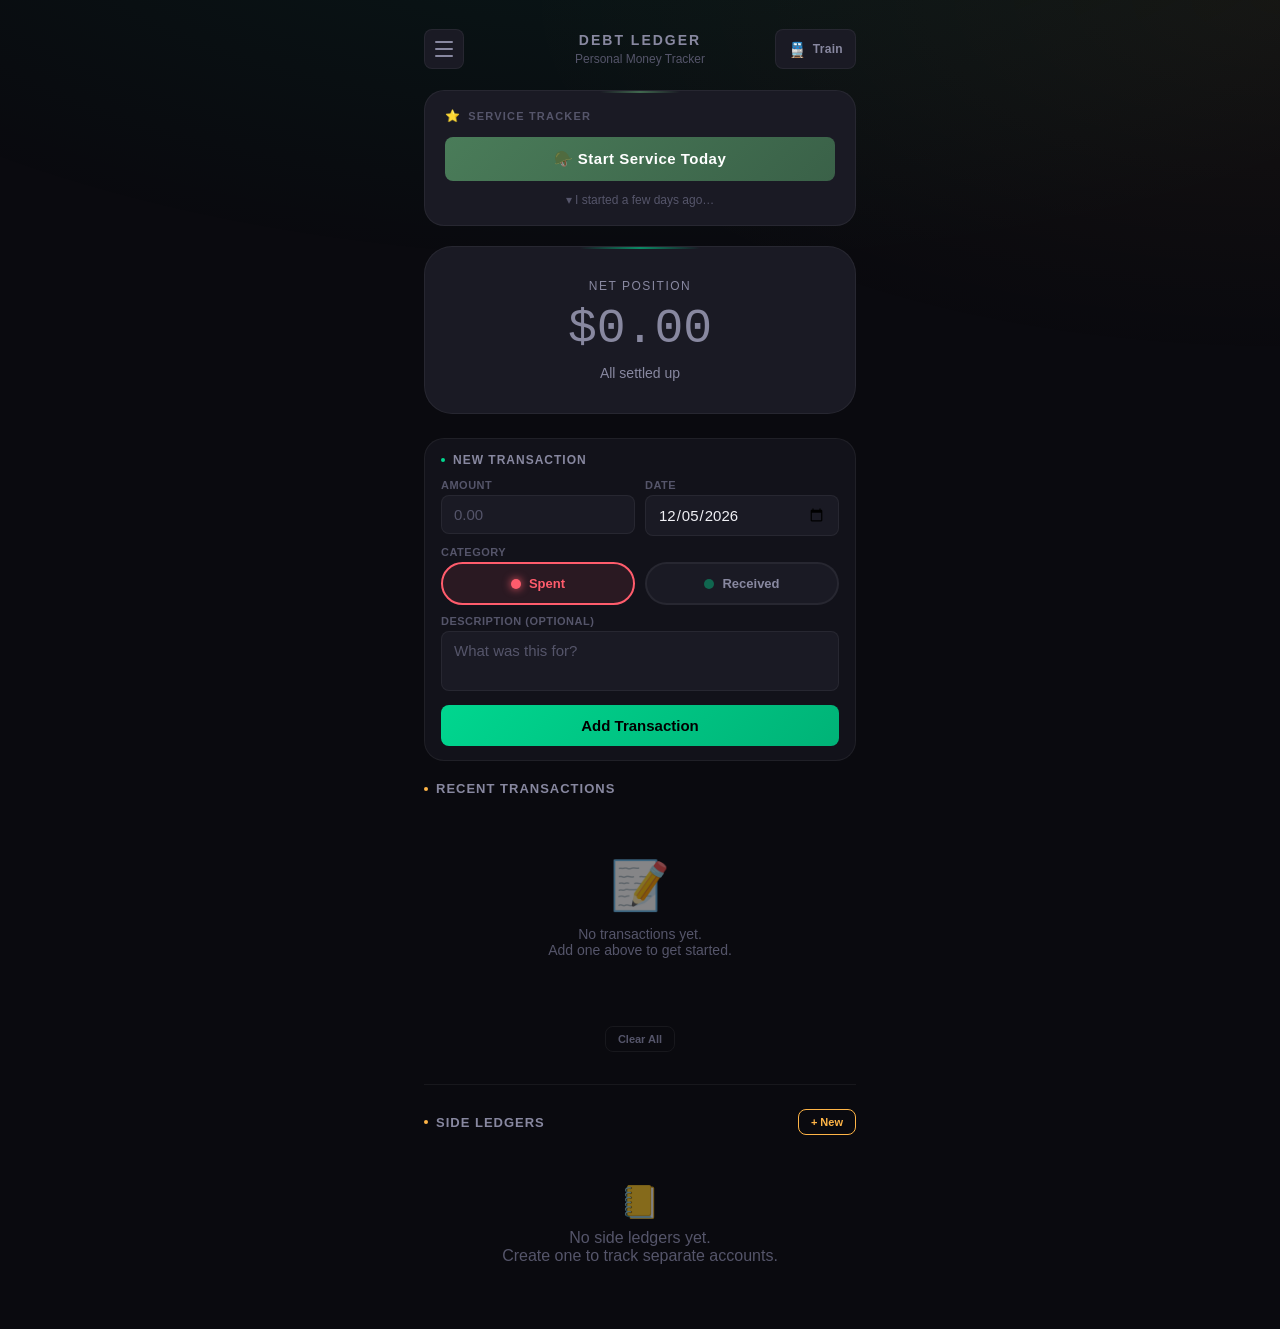
==== commit 95f82cd9: "added a day counter for service days." ====
--- a/index.html
+++ b/index.html
@@ -1730,6 +1730,271 @@
             transform: translateY(-2px);
             box-shadow: 0 8px 24px rgba(255, 181, 71, 0.2);
         }
+
+        /* =====================
+           Military Service Tracker
+           ===================== */
+        .service-tracker {
+            background: var(--bg-card);
+            border: 1px solid var(--border-subtle);
+            border-radius: var(--radius-lg);
+            padding: 18px 20px;
+            margin-bottom: 20px;
+            animation: fadeUp 0.6s ease-out 0.15s both;
+            position: relative;
+            overflow: hidden;
+        }
+
+        .service-tracker::before {
+            content: '';
+            position: absolute;
+            top: 0;
+            left: 50%;
+            transform: translateX(-50%);
+            width: 80px;
+            height: 2px;
+            background: linear-gradient(90deg, transparent, #4a7c59, transparent);
+            opacity: 0.8;
+        }
+
+        .service-tracker-header {
+            display: flex;
+            align-items: center;
+            justify-content: space-between;
+            margin-bottom: 14px;
+        }
+
+        .service-tracker-title {
+            font-size: 11px;
+            font-weight: 600;
+            color: var(--text-muted);
+            text-transform: uppercase;
+            letter-spacing: 1.2px;
+            display: flex;
+            align-items: center;
+            gap: 7px;
+        }
+
+        .service-tracker-title::before {
+            content: '⭐';
+            font-size: 12px;
+        }
+
+        .service-reset-link {
+            background: none;
+            border: none;
+            font-family: inherit;
+            font-size: 11px;
+            color: var(--text-muted);
+            cursor: pointer;
+            padding: 0;
+            transition: color 0.2s ease;
+            text-decoration: underline;
+            text-underline-offset: 2px;
+        }
+
+        .service-reset-link:hover {
+            color: var(--accent-red);
+        }
+
+        /* Idle state */
+        .service-idle {
+            display: flex;
+            flex-direction: column;
+            gap: 12px;
+        }
+
+        .service-start-btn {
+            width: 100%;
+            background: linear-gradient(135deg, #4a7c59, #3a6148);
+            border: none;
+            border-radius: var(--radius-sm);
+            padding: 13px;
+            font-size: 15px;
+            font-weight: 700;
+            font-family: inherit;
+            color: #fff;
+            cursor: pointer;
+            transition: all 0.2s ease;
+            letter-spacing: 0.5px;
+        }
+
+        .service-start-btn:hover {
+            transform: translateY(-2px);
+            box-shadow: 0 8px 24px rgba(74, 124, 89, 0.3);
+        }
+
+        .service-start-btn:active {
+            transform: translateY(0);
+        }
+
+        .service-past-toggle {
+            display: flex;
+            align-items: center;
+            justify-content: center;
+            gap: 6px;
+            font-size: 12px;
+            color: var(--text-muted);
+            cursor: pointer;
+            background: none;
+            border: none;
+            font-family: inherit;
+            padding: 0;
+            transition: color 0.2s ease;
+        }
+
+        .service-past-toggle:hover {
+            color: var(--text-secondary);
+        }
+
+        .service-past-picker {
+            display: none;
+            gap: 8px;
+            align-items: center;
+        }
+
+        .service-past-picker.show {
+            display: flex;
+        }
+
+        .service-past-picker input[type="date"] {
+            flex: 1;
+            background: var(--bg-elevated);
+            border: 1px solid var(--border-active);
+            border-radius: var(--radius-sm);
+            padding: 8px 10px;
+            font-size: 14px;
+            font-family: inherit;
+            color: var(--text-primary);
+            -webkit-appearance: none;
+            appearance: none;
+        }
+
+        .service-past-picker input[type="date"]:focus {
+            outline: none;
+            border-color: #4a7c59;
+            box-shadow: 0 0 0 3px rgba(74, 124, 89, 0.2);
+        }
+
+        .service-past-confirm {
+            background: #4a7c59;
+            border: none;
+            border-radius: var(--radius-sm);
+            padding: 8px 14px;
+            font-size: 13px;
+            font-weight: 600;
+            font-family: inherit;
+            color: #fff;
+            cursor: pointer;
+            transition: all 0.2s ease;
+            white-space: nowrap;
+        }
+
+        .service-past-confirm:hover {
+            background: #3a6148;
+        }
+
+        /* Active state */
+        .service-active {
+            display: flex;
+            flex-direction: column;
+            gap: 12px;
+        }
+
+        .service-day-row {
+            display: flex;
+            align-items: center;
+            gap: 14px;
+        }
+
+        .service-day-badge {
+            background: linear-gradient(135deg, #4a7c59, #3a6148);
+            border-radius: var(--radius-md);
+            padding: 10px 16px;
+            text-align: center;
+            min-width: 80px;
+            flex-shrink: 0;
+            box-shadow: 0 4px 16px rgba(74, 124, 89, 0.25);
+        }
+
+        .service-day-number {
+            font-family: 'SF Mono', 'Menlo', 'Monaco', 'Consolas', monospace;
+            font-size: 32px;
+            font-weight: 700;
+            color: #fff;
+            line-height: 1;
+        }
+
+        .service-day-of {
+            font-size: 11px;
+            color: rgba(255, 255, 255, 0.65);
+            margin-top: 3px;
+            font-weight: 600;
+            letter-spacing: 0.5px;
+        }
+
+        .service-info {
+            flex: 1;
+            min-width: 0;
+        }
+
+        .service-leave-label {
+            font-size: 11px;
+            font-weight: 600;
+            color: var(--text-muted);
+            text-transform: uppercase;
+            letter-spacing: 1px;
+            margin-bottom: 4px;
+        }
+
+        .service-leave-date {
+            font-size: 18px;
+            font-weight: 700;
+            color: var(--text-primary);
+        }
+
+        .service-leave-countdown {
+            font-size: 12px;
+            color: var(--text-muted);
+            margin-top: 2px;
+        }
+
+        .service-progress-bar {
+            height: 5px;
+            background: var(--bg-elevated);
+            border-radius: 99px;
+            overflow: hidden;
+        }
+
+        .service-progress-fill {
+            height: 100%;
+            background: linear-gradient(90deg, #4a7c59, #6aaf80);
+            border-radius: 99px;
+            transition: width 0.5s ease;
+        }
+
+        /* Complete state */
+        .service-complete {
+            display: flex;
+            flex-direction: column;
+            gap: 10px;
+            text-align: center;
+        }
+
+        .service-complete-badge {
+            font-size: 28px;
+        }
+
+        .service-complete-text {
+            font-size: 15px;
+            font-weight: 600;
+            color: var(--accent-green);
+        }
+
+        .service-complete-sub {
+            font-size: 12px;
+            color: var(--text-muted);
+        }
     </style>
 </head>
 
@@ -1752,6 +2017,9 @@
                 Train
             </a>
         </header>
+
+        <!-- Military Service Tracker -->
+        <section class="service-tracker" id="serviceTracker"></section>
 
         <!-- Dashboard -->
         <section class="dashboard neutral" id="dashboard">
@@ -3532,6 +3800,153 @@
                     });
             });
         }
+
+        // =====================
+        // Military Service Tracker
+        // =====================
+        const SERVICE_KEY = 'military_service_start';
+        const SERVICE_DAYS = 19;
+        const OFF_DAYS = 10;
+
+        function getServiceStartDate() {
+            const stored = localStorage.getItem(SERVICE_KEY);
+            return stored ? new Date(stored + 'T00:00:00') : null;
+        }
+
+        function saveServiceStartDate(dateStr) {
+            localStorage.setItem(SERVICE_KEY, dateStr);
+        }
+
+        function clearServiceStartDate() {
+            localStorage.removeItem(SERVICE_KEY);
+        }
+
+        function daysBetween(a, b) {
+            // Number of whole calendar days from a to b
+            const msPerDay = 24 * 60 * 60 * 1000;
+            const aDay = new Date(a.getFullYear(), a.getMonth(), a.getDate());
+            const bDay = new Date(b.getFullYear(), b.getMonth(), b.getDate());
+            return Math.round((bDay - aDay) / msPerDay);
+        }
+
+        function addDays(date, n) {
+            const d = new Date(date);
+            d.setDate(d.getDate() + n);
+            return d;
+        }
+
+        function formatServiceDate(date) {
+            return date.toLocaleDateString('en-US', { weekday: 'short', month: 'short', day: 'numeric' });
+        }
+
+        function getLocalDateStr(date) {
+            // Use local calendar date (not UTC) to avoid timezone day-shift bugs
+            const y = date.getFullYear();
+            const m = String(date.getMonth() + 1).padStart(2, '0');
+            const d = String(date.getDate()).padStart(2, '0');
+            return `${y}-${m}-${d}`;
+        }
+
+        function renderServiceTracker() {
+            const el = document.getElementById('serviceTracker');
+            const startDate = getServiceStartDate();
+            const today = new Date();
+
+            // ── Header (always shown) ──
+            const headerHtml = `
+                <div class="service-tracker-header">
+                    <span class="service-tracker-title">Service Tracker</span>
+                    ${startDate ? `<button class="service-reset-link" id="serviceResetBtn">Reset</button>` : ''}
+                </div>`;
+
+            if (!startDate) {
+                // ── IDLE STATE ──
+                const todayStr = getLocalDateStr(today);
+                el.innerHTML = headerHtml + `
+                    <div class="service-idle">
+                        <button class="service-start-btn" id="serviceStartTodayBtn">🪖 Start Service Today</button>
+                        <button class="service-past-toggle" id="servicePastToggle">▾ I started a few days ago…</button>
+                        <div class="service-past-picker" id="servicePastPicker">
+                            <input type="date" id="servicePastDate" max="${todayStr}" value="${todayStr}">
+                            <button class="service-past-confirm" id="servicePastConfirmBtn">Set</button>
+                        </div>
+                    </div>`;
+
+                document.getElementById('serviceStartTodayBtn').addEventListener('click', () => {
+                    saveServiceStartDate(getLocalDateStr(today));
+                    renderServiceTracker();
+                });
+
+                document.getElementById('servicePastToggle').addEventListener('click', () => {
+                    const picker = document.getElementById('servicePastPicker');
+                    picker.classList.toggle('show');
+                    if (picker.classList.contains('show')) {
+                        document.getElementById('servicePastDate').focus();
+                    }
+                });
+
+                document.getElementById('servicePastConfirmBtn').addEventListener('click', () => {
+                    const val = document.getElementById('servicePastDate').value;
+                    if (!val) { showToast('Please pick a date'); return; }
+                    const picked = new Date(val + 'T00:00:00');
+                    if (picked > today) { showToast('Date cannot be in the future'); return; }
+                    saveServiceStartDate(val);
+                    renderServiceTracker();
+                });
+
+            } else {
+                const dayNumber = daysBetween(startDate, today) + 1; // day 1 = start day
+                const leaveDate = addDays(startDate, SERVICE_DAYS); // 20th day = departure
+                const daysUntilLeave = daysBetween(today, leaveDate);
+
+                if (dayNumber > SERVICE_DAYS) {
+                    // ── COMPLETE STATE ──
+                    const nextStartDate = addDays(startDate, SERVICE_DAYS + OFF_DAYS);
+                    el.innerHTML = headerHtml + `
+                        <div class="service-complete">
+                            <div class="service-complete-badge">🎖️</div>
+                            <div class="service-complete-text">Service cycle complete!</div>
+                            <div class="service-complete-sub">Next cycle starts around ${formatServiceDate(nextStartDate)}</div>
+                        </div>`;
+                } else {
+                    // ── ACTIVE STATE ──
+                    const progressPct = Math.min(100, Math.round((dayNumber / SERVICE_DAYS) * 100));
+                    const countdownText = daysUntilLeave === 0
+                        ? 'Leaving today! 🎉'
+                        : daysUntilLeave === 1
+                            ? '1 day left'
+                            : `${daysUntilLeave} days left`;
+
+                    el.innerHTML = headerHtml + `
+                        <div class="service-active">
+                            <div class="service-day-row">
+                                <div class="service-day-badge">
+                                    <div class="service-day-number">${dayNumber}</div>
+                                    <div class="service-day-of">of ${SERVICE_DAYS}</div>
+                                </div>
+                                <div class="service-info">
+                                    <div class="service-leave-label">Leave date</div>
+                                    <div class="service-leave-date">${formatServiceDate(leaveDate)}</div>
+                                    <div class="service-leave-countdown">${countdownText}</div>
+                                </div>
+                            </div>
+                            <div class="service-progress-bar">
+                                <div class="service-progress-fill" style="width: ${progressPct}%"></div>
+                            </div>
+                        </div>`;
+                }
+
+                document.getElementById('serviceResetBtn').addEventListener('click', () => {
+                    if (confirm('Reset service tracker? This will clear your current service period.')) {
+                        clearServiceStartDate();
+                        renderServiceTracker();
+                    }
+                });
+            }
+        }
+
+        // Initial render
+        renderServiceTracker();
     </script>
 </body>
 
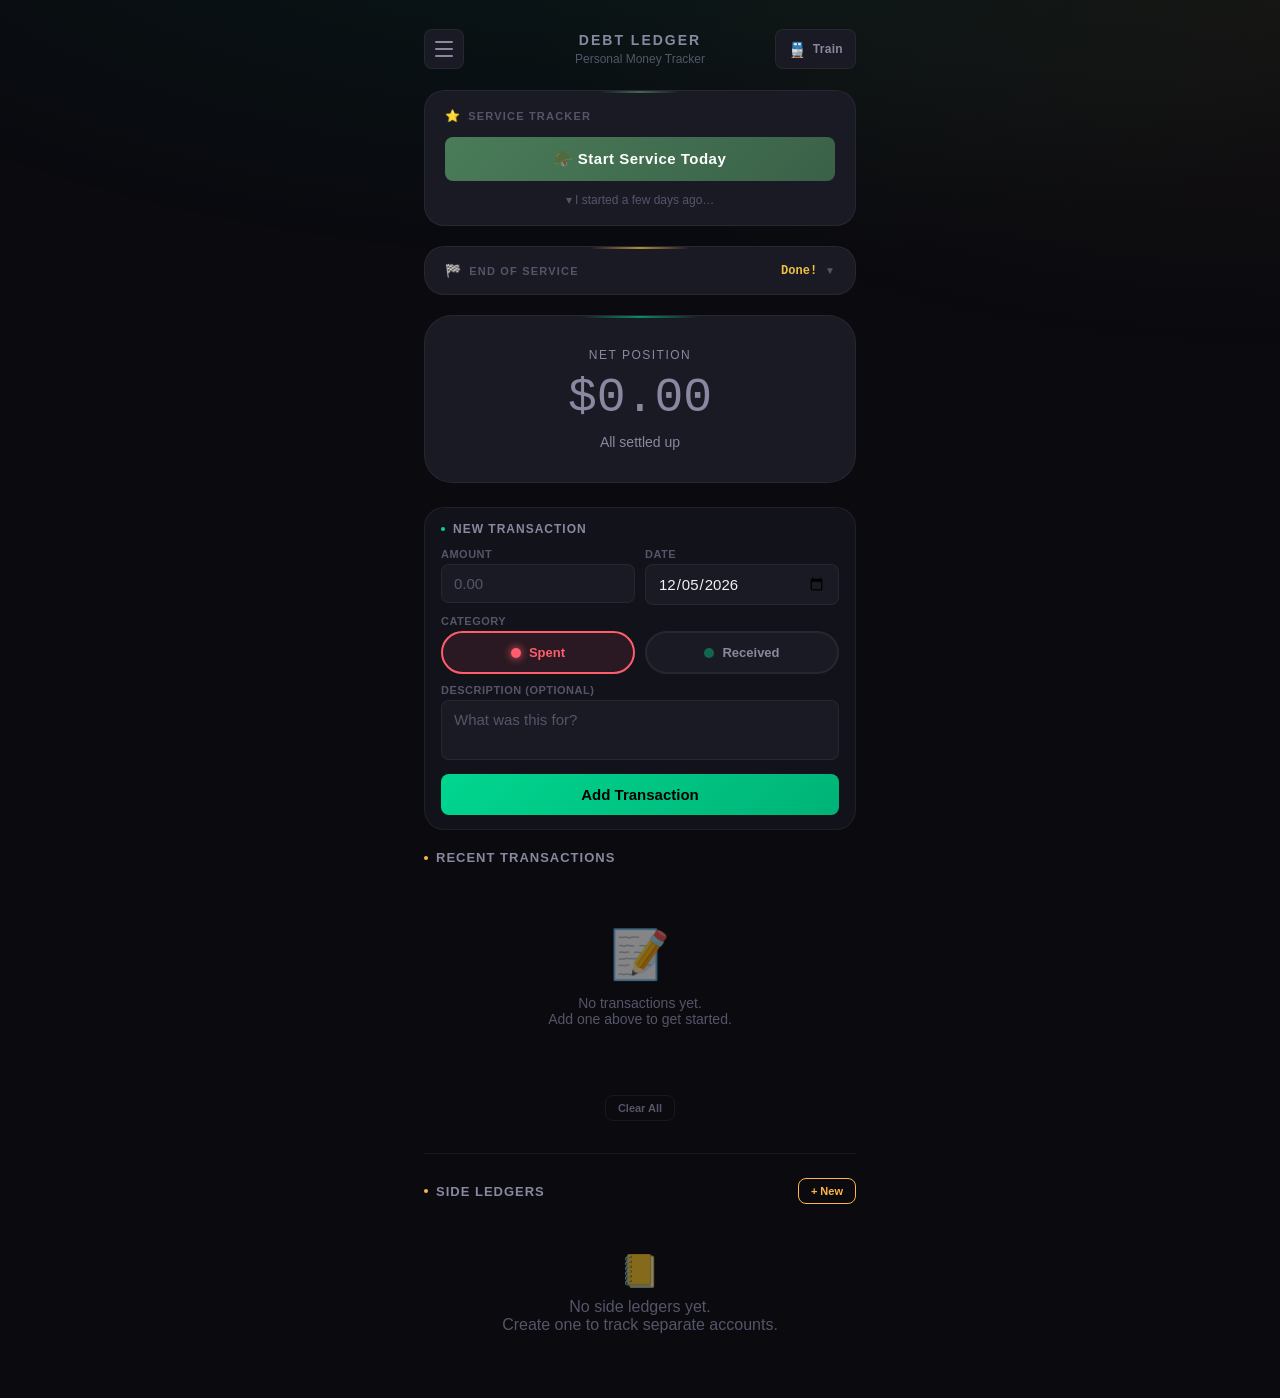
==== commit 803ee9e3: "added a counter for how many days are left(a panel)" ====
--- a/index.html
+++ b/index.html
@@ -1995,6 +1995,295 @@
             font-size: 12px;
             color: var(--text-muted);
         }
+
+        .service-eos-badge {
+            display: flex;
+            align-items: center;
+            gap: 8px;
+            background: rgba(240, 192, 64, 0.08);
+            border: 1px solid rgba(240, 192, 64, 0.2);
+            border-radius: var(--radius-sm);
+            padding: 8px 12px;
+            margin-top: 2px;
+        }
+
+        .service-eos-badge-icon {
+            font-size: 14px;
+        }
+
+        .service-eos-badge-text {
+            font-size: 12px;
+            color: #f0c040;
+            font-weight: 600;
+        }
+
+        .service-eos-badge-text span {
+            font-family: 'SF Mono', 'Menlo', 'Monaco', 'Consolas', monospace;
+            font-size: 14px;
+            font-weight: 700;
+        }
+
+        /* =====================
+           Military End-of-Service Countdown
+           ===================== */
+        .eos-countdown {
+            background: var(--bg-card);
+            border: 1px solid var(--border-subtle);
+            border-radius: var(--radius-lg);
+            margin-bottom: 20px;
+            animation: fadeUp 0.6s ease-out 0.12s both;
+            position: relative;
+            overflow: hidden;
+        }
+
+        .eos-countdown::before {
+            content: '';
+            position: absolute;
+            top: 0;
+            left: 50%;
+            transform: translateX(-50%);
+            width: 100px;
+            height: 2px;
+            background: linear-gradient(90deg, transparent, #f0c040, transparent);
+            opacity: 0.7;
+        }
+
+        .eos-panel-toggle {
+            display: flex;
+            align-items: center;
+            justify-content: space-between;
+            width: 100%;
+            background: transparent;
+            border: none;
+            padding: 16px 20px;
+            cursor: pointer;
+            font-family: inherit;
+            transition: background 0.2s ease;
+        }
+
+        .eos-panel-toggle:hover {
+            background: rgba(240, 192, 64, 0.04);
+        }
+
+        .eos-panel-toggle-right {
+            display: flex;
+            align-items: center;
+            gap: 8px;
+        }
+
+        .eos-panel-toggle-summary {
+            font-family: 'SF Mono', 'Menlo', 'Monaco', 'Consolas', monospace;
+            font-size: 12px;
+            font-weight: 600;
+            color: #f0c040;
+        }
+
+        .eos-panel-chevron {
+            font-size: 10px;
+            color: var(--text-muted);
+            transition: transform 0.25s ease;
+        }
+
+        .eos-panel-chevron.expanded {
+            transform: rotate(180deg);
+        }
+
+        .eos-panel-body {
+            max-height: 0;
+            overflow: hidden;
+            transition: max-height 0.35s ease, padding 0.35s ease;
+            padding: 0 20px;
+        }
+
+        .eos-panel-body.show {
+            max-height: 800px;
+            padding: 0 20px 20px;
+        }
+
+        .eos-title {
+            font-size: 11px;
+            font-weight: 600;
+            color: var(--text-muted);
+            text-transform: uppercase;
+            letter-spacing: 1.2px;
+            display: flex;
+            align-items: center;
+            gap: 7px;
+        }
+
+        .eos-title::before {
+            content: '🏁';
+            font-size: 13px;
+        }
+
+        .eos-main {
+            text-align: center;
+            margin-bottom: 8px;
+        }
+
+        .eos-days-number {
+            font-family: 'SF Mono', 'Menlo', 'Monaco', 'Consolas', monospace;
+            font-size: 56px;
+            font-weight: 700;
+            background: linear-gradient(135deg, #f0c040, #e8a020);
+            -webkit-background-clip: text;
+            -webkit-text-fill-color: transparent;
+            background-clip: text;
+            line-height: 1;
+            margin-bottom: 4px;
+            text-shadow: none;
+        }
+
+        .eos-days-label {
+            font-size: 13px;
+            font-weight: 600;
+            color: var(--text-secondary);
+            letter-spacing: 0.5px;
+        }
+
+        .eos-end-date {
+            font-size: 12px;
+            color: var(--text-muted);
+            margin-top: 4px;
+        }
+
+        .eos-progress-track {
+            height: 6px;
+            background: var(--bg-elevated);
+            border-radius: 99px;
+            overflow: hidden;
+            margin: 14px 0 10px;
+        }
+
+        .eos-progress-fill {
+            height: 100%;
+            background: linear-gradient(90deg, #f0c040, #e8a020);
+            border-radius: 99px;
+            transition: width 0.6s ease;
+        }
+
+        .eos-progress-labels {
+            display: flex;
+            justify-content: space-between;
+            font-size: 10px;
+            color: var(--text-muted);
+            font-weight: 500;
+            letter-spacing: 0.3px;
+        }
+
+        .eos-toggle-btn {
+            display: flex;
+            align-items: center;
+            justify-content: center;
+            gap: 6px;
+            width: 100%;
+            background: var(--bg-elevated);
+            border: 1px solid var(--border-subtle);
+            border-radius: var(--radius-sm);
+            padding: 9px 14px;
+            font-size: 12px;
+            font-weight: 600;
+            font-family: inherit;
+            color: var(--text-secondary);
+            cursor: pointer;
+            transition: all 0.2s ease;
+            margin-top: 12px;
+        }
+
+        .eos-toggle-btn:hover {
+            border-color: #f0c040;
+            color: #f0c040;
+            background: rgba(240, 192, 64, 0.08);
+        }
+
+        .eos-toggle-btn .eos-chevron {
+            transition: transform 0.25s ease;
+            font-size: 10px;
+        }
+
+        .eos-toggle-btn.expanded .eos-chevron {
+            transform: rotate(180deg);
+        }
+
+        .eos-month-breakdown {
+            max-height: 0;
+            overflow: hidden;
+            transition: max-height 0.35s ease, margin-top 0.35s ease;
+            margin-top: 0;
+        }
+
+        .eos-month-breakdown.show {
+            max-height: 600px;
+            margin-top: 12px;
+        }
+
+        .eos-month-list {
+            display: flex;
+            flex-direction: column;
+            gap: 6px;
+        }
+
+        .eos-month-row {
+            display: flex;
+            align-items: center;
+            justify-content: space-between;
+            background: var(--bg-elevated);
+            border-radius: var(--radius-sm);
+            padding: 10px 14px;
+            border: 1px solid var(--border-subtle);
+            transition: all 0.15s ease;
+        }
+
+        .eos-month-row.current {
+            border-color: rgba(240, 192, 64, 0.35);
+            background: rgba(240, 192, 64, 0.06);
+        }
+
+        .eos-month-name {
+            font-size: 13px;
+            font-weight: 600;
+            color: var(--text-primary);
+        }
+
+        .eos-month-row.current .eos-month-name {
+            color: #f0c040;
+        }
+
+        .eos-month-days {
+            font-family: 'SF Mono', 'Menlo', 'Monaco', 'Consolas', monospace;
+            font-size: 13px;
+            font-weight: 600;
+            color: var(--text-secondary);
+        }
+
+        .eos-month-row.current .eos-month-days {
+            color: #f0c040;
+        }
+
+        .eos-done {
+            text-align: center;
+            padding: 10px;
+        }
+
+        .eos-done-badge {
+            font-size: 32px;
+            margin-bottom: 6px;
+        }
+
+        .eos-done-text {
+            font-size: 16px;
+            font-weight: 700;
+            background: linear-gradient(135deg, #f0c040, #00d68f);
+            -webkit-background-clip: text;
+            -webkit-text-fill-color: transparent;
+            background-clip: text;
+        }
+
+        .eos-done-sub {
+            font-size: 12px;
+            color: var(--text-muted);
+            margin-top: 4px;
+        }
     </style>
 </head>
 
@@ -2020,6 +2309,9 @@
 
         <!-- Military Service Tracker -->
         <section class="service-tracker" id="serviceTracker"></section>
+
+        <!-- End-of-Service Countdown -->
+        <section class="eos-countdown" id="eosCountdown"></section>
 
         <!-- Dashboard -->
         <section class="dashboard neutral" id="dashboard">
@@ -3902,11 +4194,22 @@
                 if (dayNumber > SERVICE_DAYS) {
                     // ── COMPLETE STATE ──
                     const nextStartDate = addDays(startDate, SERVICE_DAYS + OFF_DAYS);
+                    // Calculate EOS days for display
+                    const eosDateRef = new Date(2026, 10, 25);
+                    const todayRef = new Date(today.getFullYear(), today.getMonth(), today.getDate());
+                    const eosDaysLeft = Math.round((eosDateRef - todayRef) / (24*60*60*1000));
+                    const eosBadgeHtml = eosDaysLeft > 0 ? `
+                        <div class="service-eos-badge">
+                            <span class="service-eos-badge-icon">🏁</span>
+                            <span class="service-eos-badge-text"><span>${eosDaysLeft}</span> days until end of service</span>
+                        </div>` : '';
+
                     el.innerHTML = headerHtml + `
                         <div class="service-complete">
                             <div class="service-complete-badge">🎖️</div>
                             <div class="service-complete-text">Service cycle complete!</div>
                             <div class="service-complete-sub">Next cycle starts around ${formatServiceDate(nextStartDate)}</div>
+                            ${eosBadgeHtml}
                         </div>`;
                 } else {
                     // ── ACTIVE STATE ──
@@ -3916,6 +4219,16 @@
                         : daysUntilLeave === 1
                             ? '1 day left'
                             : `${daysUntilLeave} days left`;
+
+                    // Calculate EOS days for display
+                    const eosDateRef2 = new Date(2026, 10, 25);
+                    const todayRef2 = new Date(today.getFullYear(), today.getMonth(), today.getDate());
+                    const eosDaysLeft2 = Math.round((eosDateRef2 - todayRef2) / (24*60*60*1000));
+                    const eosBadgeHtml2 = eosDaysLeft2 > 0 ? `
+                        <div class="service-eos-badge">
+                            <span class="service-eos-badge-icon">🏁</span>
+                            <span class="service-eos-badge-text"><span>${eosDaysLeft2}</span> days until end of service</span>
+                        </div>` : '';
 
                     el.innerHTML = headerHtml + `
                         <div class="service-active">
@@ -3933,6 +4246,7 @@
                             <div class="service-progress-bar">
                                 <div class="service-progress-fill" style="width: ${progressPct}%"></div>
                             </div>
+                            ${eosBadgeHtml2}
                         </div>`;
                 }
 
@@ -3947,6 +4261,125 @@
 
         // Initial render
         renderServiceTracker();
+
+        // =====================
+        // End-of-Service Countdown
+        // =====================
+        const EOS_DATE = new Date(2026, 10, 25); // 25 November 2026 (month is 0-indexed)
+
+        function renderEosCountdown() {
+            const el = document.getElementById('eosCountdown');
+            const today = new Date();
+            const todayStart = new Date(today.getFullYear(), today.getMonth(), today.getDate());
+            const eosStart = new Date(EOS_DATE.getFullYear(), EOS_DATE.getMonth(), EOS_DATE.getDate());
+            const msPerDay = 24 * 60 * 60 * 1000;
+            const daysLeft = Math.round((eosStart - todayStart) / msPerDay);
+
+            // Collapsible header that toggles the full panel
+            const toggleHeaderHtml = `
+                <button class="eos-panel-toggle" id="eosPanelToggle">
+                    <span class="eos-title">End of Service</span>
+                    <span class="eos-panel-toggle-right">
+                        <span class="eos-panel-toggle-summary" id="eosPanelSummary">${daysLeft > 0 ? daysLeft + ' days' : 'Done!'}</span>
+                        <span class="eos-panel-chevron" id="eosPanelChevron">▼</span>
+                    </span>
+                </button>`;
+
+            if (daysLeft <= 0) {
+                // Service is done!
+                el.innerHTML = toggleHeaderHtml + `
+                    <div class="eos-panel-body" id="eosPanelBody">
+                        <div class="eos-done">
+                            <div class="eos-done-badge">🎉🪖</div>
+                            <div class="eos-done-text">Military service complete!</div>
+                            <div class="eos-done-sub">Finished on ${EOS_DATE.toLocaleDateString('en-US', { weekday: 'long', year: 'numeric', month: 'long', day: 'numeric' })}</div>
+                        </div>
+                    </div>`;
+                attachEosPanelToggle();
+                return;
+            }
+
+            // Calculate progress – assume service started around 22 Nov 2025 (~12 months)
+            const SERVICE_START_APPROX = new Date(2025, 10, 22);
+            const totalDays = Math.round((eosStart - SERVICE_START_APPROX) / msPerDay);
+            const elapsed = totalDays - daysLeft;
+            const progressPct = Math.min(100, Math.max(0, Math.round((elapsed / totalDays) * 100)));
+
+            // Build month-by-month breakdown
+            const months = [];
+            let cursor = new Date(todayStart);
+
+            while (cursor < eosStart) {
+                const monthStart = new Date(cursor.getFullYear(), cursor.getMonth(), cursor.getDate());
+                const monthEnd = new Date(cursor.getFullYear(), cursor.getMonth() + 1, 0); // last day of month
+                const effectiveEnd = monthEnd < eosStart ? monthEnd : new Date(eosStart.getTime() - msPerDay);
+                const daysInThisMonth = Math.round((effectiveEnd - monthStart) / msPerDay) + 1;
+
+                const monthName = cursor.toLocaleDateString('en-US', { month: 'long', year: 'numeric' });
+                const isCurrent = (cursor.getMonth() === today.getMonth() && cursor.getFullYear() === today.getFullYear());
+
+                if (daysInThisMonth > 0) {
+                    months.push({ name: monthName, days: daysInThisMonth, isCurrent });
+                }
+
+                // Move to the 1st of next month
+                cursor = new Date(cursor.getFullYear(), cursor.getMonth() + 1, 1);
+            }
+
+            const monthRowsHtml = months.map(m => `
+                <div class="eos-month-row${m.isCurrent ? ' current' : ''}">
+                    <span class="eos-month-name">${m.name}</span>
+                    <span class="eos-month-days">${m.days} day${m.days !== 1 ? 's' : ''}</span>
+                </div>
+            `).join('');
+
+            el.innerHTML = toggleHeaderHtml + `
+                <div class="eos-panel-body" id="eosPanelBody">
+                    <div class="eos-main">
+                        <div class="eos-days-number">${daysLeft}</div>
+                        <div class="eos-days-label">days remaining</div>
+                        <div class="eos-end-date">Service ends ${EOS_DATE.toLocaleDateString('en-US', { weekday: 'long', month: 'long', day: 'numeric', year: 'numeric' })}</div>
+                    </div>
+                    <div class="eos-progress-track">
+                        <div class="eos-progress-fill" style="width: ${progressPct}%"></div>
+                    </div>
+                    <div class="eos-progress-labels">
+                        <span>${progressPct}% done</span>
+                        <span>${daysLeft} days to go</span>
+                    </div>
+                    <button class="eos-toggle-btn" id="eosToggleBtn">
+                        <span>Monthly Breakdown</span>
+                        <span class="eos-chevron">▼</span>
+                    </button>
+                    <div class="eos-month-breakdown" id="eosMonthBreakdown">
+                        <div class="eos-month-list">
+                            ${monthRowsHtml}
+                        </div>
+                    </div>
+                </div>`;
+
+            attachEosPanelToggle();
+
+            // Monthly breakdown toggle
+            document.getElementById('eosToggleBtn').addEventListener('click', function(e) {
+                e.stopPropagation();
+                const breakdown = document.getElementById('eosMonthBreakdown');
+                breakdown.classList.toggle('show');
+                this.classList.toggle('expanded');
+            });
+        }
+
+        function attachEosPanelToggle() {
+            document.getElementById('eosPanelToggle').addEventListener('click', function() {
+                const body = document.getElementById('eosPanelBody');
+                const chevron = document.getElementById('eosPanelChevron');
+                body.classList.toggle('show');
+                chevron.classList.toggle('expanded');
+            });
+        }
+
+        // Initial render
+        renderEosCountdown();
     </script>
 </body>
 
